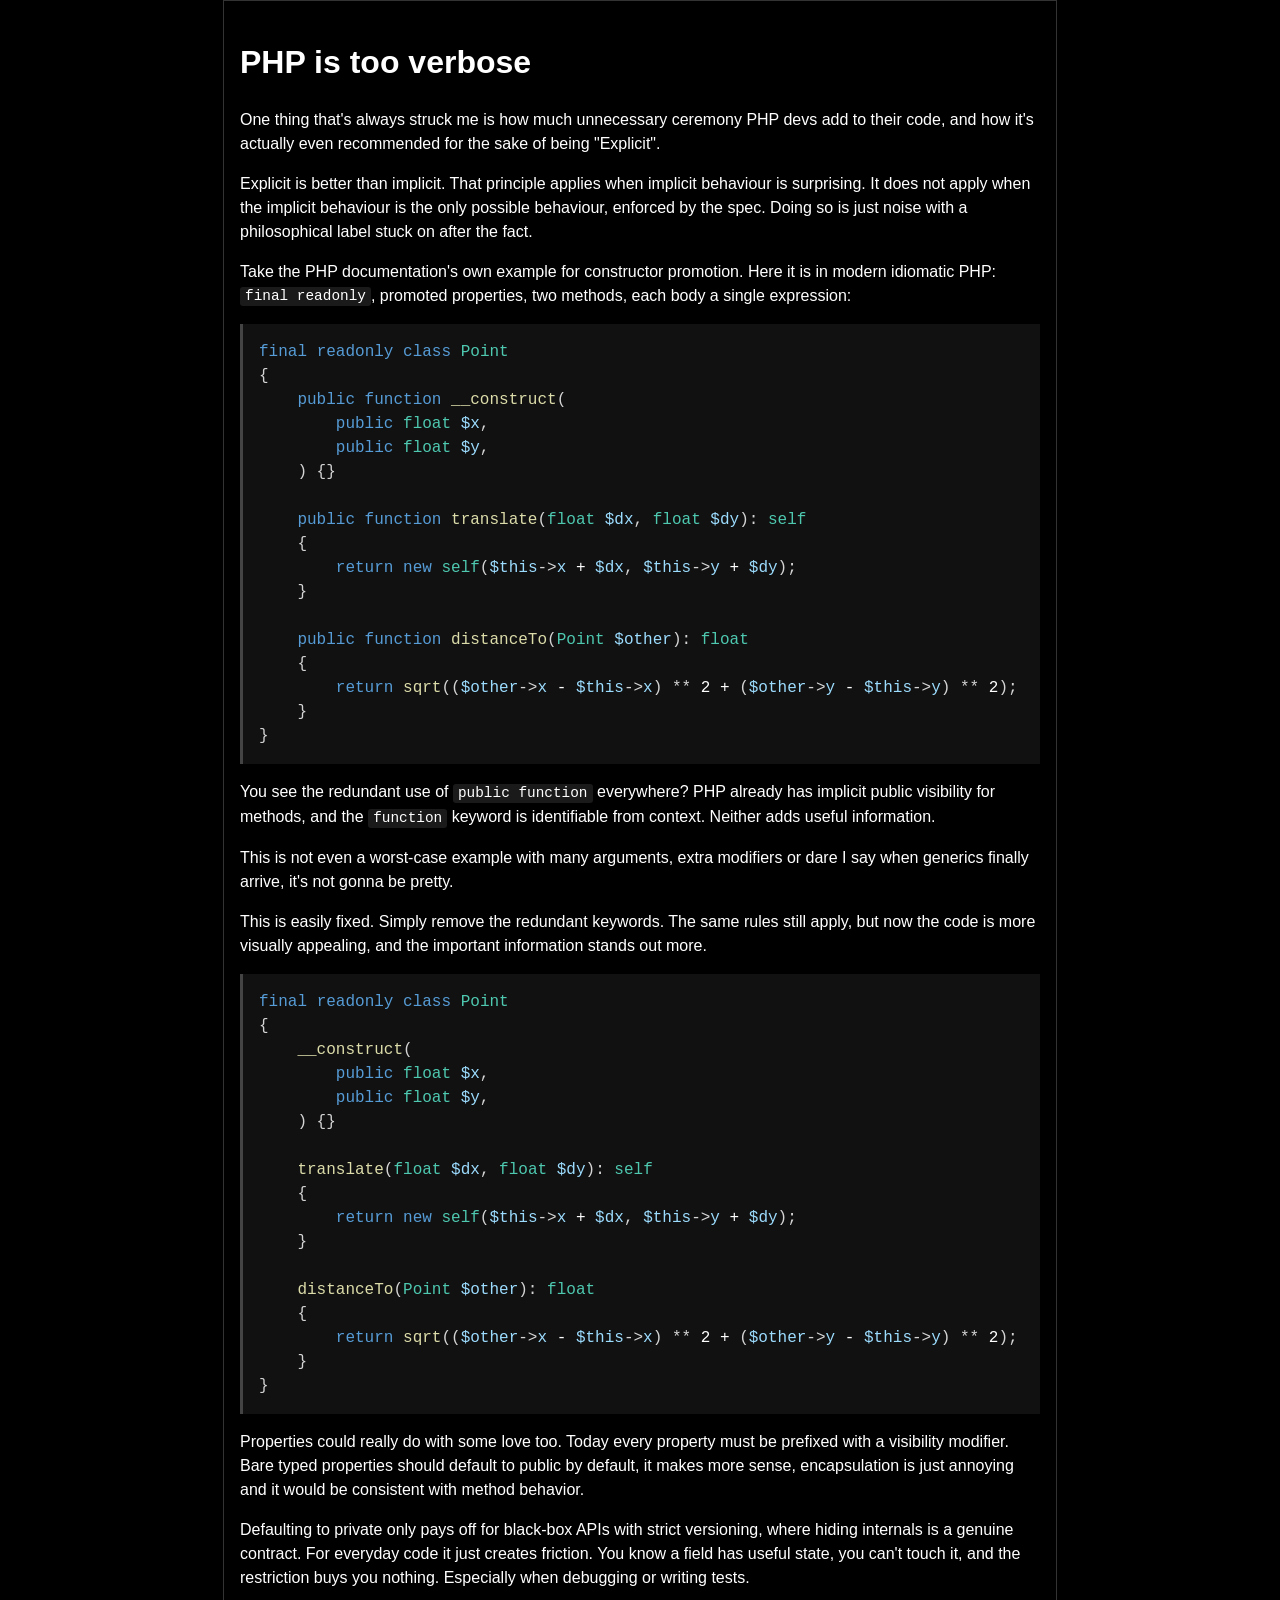
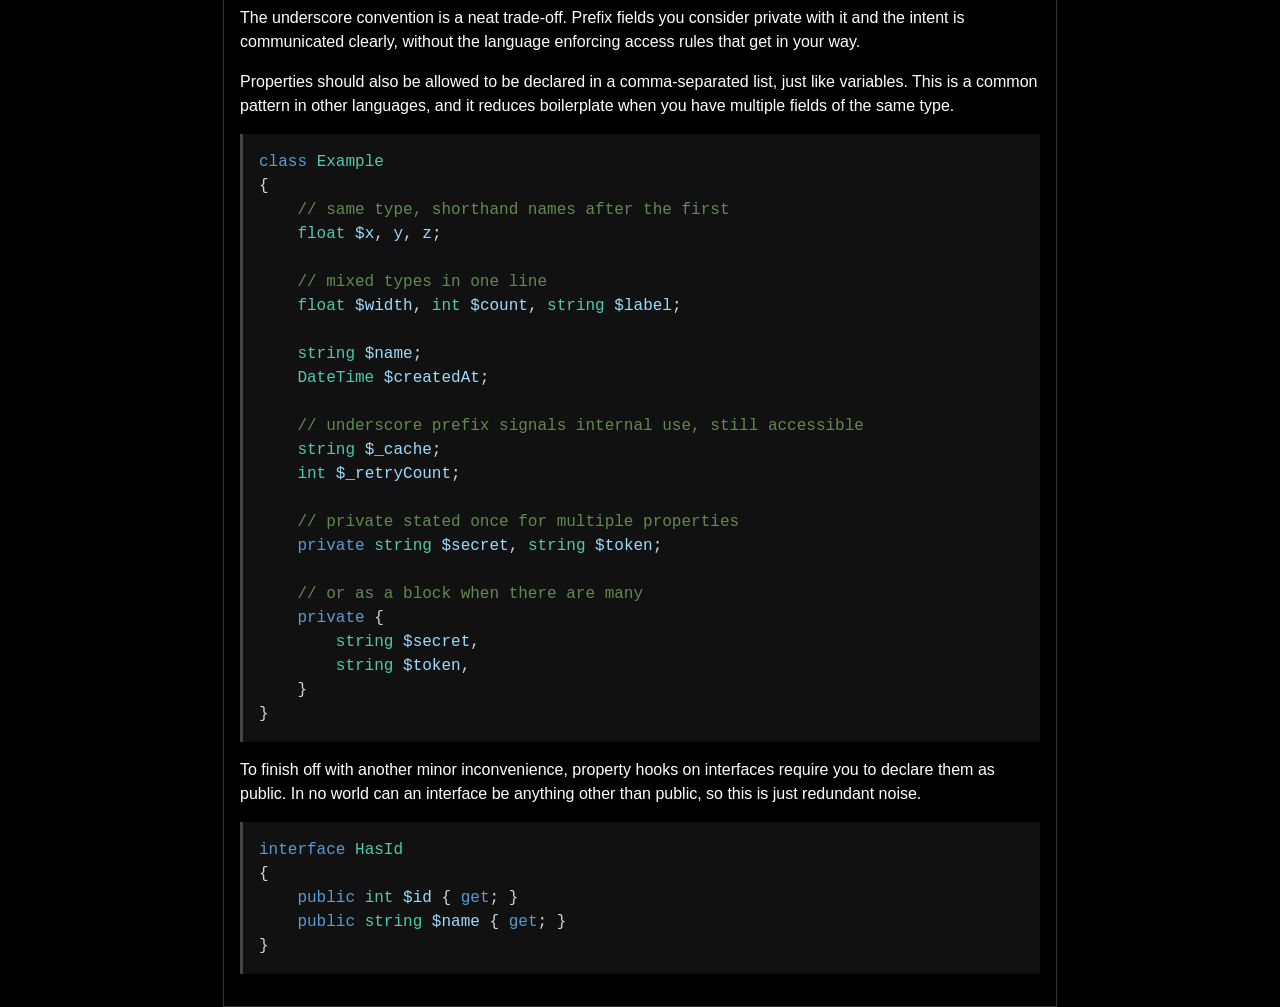
==== articles/php-is-too-verbose/index.html @ bb606d1c "Commit" ====
<!DOCTYPE html>
<html lang="en">

<head>
    <meta charset="UTF-8">
    <meta name="viewport" content="width=device-width, initial-scale=1.0">
    <title>PHP is too verbose</title>
    <link rel="stylesheet" href="/simple.css">
</head>

<body>
    <h1>PHP is too verbose</h1>

    <p>
        One thing that's always struck me is how much unnecessary ceremony PHP devs add to their code, and how it's actually even recommended for the sake of being "Explicit".
    </p>

    <p>
        Explicit is better than implicit.
        That principle applies when implicit behaviour is surprising.
        It does not apply when the implicit behaviour is the only possible behaviour, enforced by the spec.
        Doing so is just noise with a philosophical label stuck on after the fact.
    </p>

    <p>
        Take the PHP documentation's own example for constructor promotion.
        Here it is in modern idiomatic PHP: <code>final readonly</code>, promoted properties, two methods,
        each body a single expression:
    </p>

    <pre><span class="k">final</span> <span class="k">readonly</span> <span class="k">class</span> <span class="t">Point</span>
<span class="p">{</span>
    <span class="k">public function</span> <span class="f">__construct</span><span class="p">(</span>
        <span class="k">public</span> <span class="t">float</span> <span class="v">$x</span><span class="p">,</span>
        <span class="k">public</span> <span class="t">float</span> <span class="v">$y</span><span class="p">,</span>
    <span class="p">) {}</span>

    <span class="k">public function</span> <span class="f">translate</span><span class="p">(</span><span class="t">float</span> <span class="v">$dx</span><span class="p">,</span> <span class="t">float</span> <span class="v">$dy</span><span class="p">):</span> <span class="t">self</span>
    <span class="p">{</span>
        <span class="k">return</span> <span class="k">new</span> <span class="t">self</span><span class="p">(</span><span class="v">$this</span><span class="p">-&gt;</span><span class="v">x</span> + <span class="v">$dx</span><span class="p">,</span> <span class="v">$this</span><span class="p">-&gt;</span><span class="v">y</span> + <span class="v">$dy</span><span class="p">);</span>
    <span class="p">}</span>

    <span class="k">public function</span> <span class="f">distanceTo</span><span class="p">(</span><span class="t">Point</span> <span class="v">$other</span><span class="p">):</span> <span class="t">float</span>
    <span class="p">{</span>
        <span class="k">return</span> <span class="f">sqrt</span><span class="p">((</span><span class="v">$other</span><span class="p">-&gt;</span><span class="v">x</span> - <span class="v">$this</span><span class="p">-&gt;</span><span class="v">x</span><span class="p">) **</span> 2 + <span class="p">(</span><span class="v">$other</span><span class="p">-&gt;</span><span class="v">y</span> - <span class="v">$this</span><span class="p">-&gt;</span><span class="v">y</span><span class="p">) **</span> 2<span class="p">);</span>
    <span class="p">}</span>
<span class="p">}</span></pre>

    <p>
        You see the redundant use of <code>public function</code> everywhere?
        PHP already has implicit public visibility for methods, and the <code>function</code> keyword is identifiable from context.
        Neither adds useful information.
    </p>

    <p>
        This is not even a worst-case example with many arguments, extra modifiers or dare I say when generics finally
        arrive, it's not gonna be pretty.
    </p>

    <p>
        This is easily fixed. Simply remove the redundant keywords.
        The same rules still apply, but now the code is more visually appealing, and the important information stands
        out more.
    </p>

    <pre><span class="k">final</span> <span class="k">readonly</span> <span class="k">class</span> <span class="t">Point</span>
<span class="p">{</span>
    <span class="f">__construct</span><span class="p">(</span>
        <span class="k">public</span> <span class="t">float</span> <span class="v">$x</span><span class="p">,</span>
        <span class="k">public</span> <span class="t">float</span> <span class="v">$y</span><span class="p">,</span>
    <span class="p">) {}</span>

    <span class="f">translate</span><span class="p">(</span><span class="t">float</span> <span class="v">$dx</span><span class="p">,</span> <span class="t">float</span> <span class="v">$dy</span><span class="p">):</span> <span class="t">self</span>
    <span class="p">{</span>
        <span class="k">return</span> <span class="k">new</span> <span class="t">self</span><span class="p">(</span><span class="v">$this</span><span class="p">-&gt;</span><span class="v">x</span> + <span class="v">$dx</span><span class="p">,</span> <span class="v">$this</span><span class="p">-&gt;</span><span class="v">y</span> + <span class="v">$dy</span><span class="p">);</span>
    <span class="p">}</span>

    <span class="f">distanceTo</span><span class="p">(</span><span class="t">Point</span> <span class="v">$other</span><span class="p">):</span> <span class="t">float</span>
    <span class="p">{</span>
        <span class="k">return</span> <span class="f">sqrt</span><span class="p">((</span><span class="v">$other</span><span class="p">-&gt;</span><span class="v">x</span> - <span class="v">$this</span><span class="p">-&gt;</span><span class="v">x</span><span class="p">) **</span> 2 + <span class="p">(</span><span class="v">$other</span><span class="p">-&gt;</span><span class="v">y</span> - <span class="v">$this</span><span class="p">-&gt;</span><span class="v">y</span><span class="p">) **</span> 2<span class="p">);</span>
    <span class="p">}</span>
<span class="p">}</span></pre>

    <p>
        Properties could really do with some love too. Today every property must be prefixed with a visibility modifier.
        Bare typed properties should default to public by default, it makes more sense, encapsulation is just annoying
        and it would be consistent with method behavior.
    </p>

    <p>
        Defaulting to private only pays off for black-box APIs with strict versioning, where hiding internals is a
        genuine contract.
        For everyday code it just creates friction. You know a field has useful state, you can't touch it, and the
        restriction buys you nothing. Especially when debugging or writing tests.
    </p>

    <p>
        The underscore convention is a neat trade-off. Prefix fields you consider private with it and the
        intent is communicated clearly, without the language enforcing access rules that get in your way.
    </p>

    <p>
        Properties should also be allowed to be declared in a comma-separated list, just like variables. This is a
        common pattern in other languages, and it reduces boilerplate when you have multiple fields of the same type.
    </p>

    <pre><span class="k">class</span> <span class="t">Example</span>
<span class="p">{</span>
    <span class="cm">// same type, shorthand names after the first</span>
    <span class="t">float</span> <span class="v">$x</span><span class="p">,</span> <span class="v">y</span><span class="p">,</span> <span class="v">z</span><span class="p">;</span>

    <span class="cm">// mixed types in one line</span>
    <span class="t">float</span> <span class="v">$width</span><span class="p">,</span> <span class="t">int</span> <span class="v">$count</span><span class="p">,</span> <span class="t">string</span> <span class="v">$label</span><span class="p">;</span>

    <span class="t">string</span> <span class="v">$name</span><span class="p">;</span>
    <span class="t">DateTime</span> <span class="v">$createdAt</span><span class="p">;</span>

    <span class="cm">// underscore prefix signals internal use, still accessible</span>
    <span class="t">string</span> <span class="v">$_cache</span><span class="p">;</span>
    <span class="t">int</span> <span class="v">$_retryCount</span><span class="p">;</span>

    <span class="cm">// private stated once for multiple properties</span>
    <span class="k">private</span> <span class="t">string</span> <span class="v">$secret</span><span class="p">,</span> <span class="t">string</span> <span class="v">$token</span><span class="p">;</span>

    <span class="cm">// or as a block when there are many</span>
    <span class="k">private</span> <span class="p">{</span>
        <span class="t">string</span> <span class="v">$secret</span><span class="p">,</span>
        <span class="t">string</span> <span class="v">$token</span><span class="p">,</span>
    <span class="p">}</span>
<span class="p">}</span></pre>

    <p>
        To finish off with another minor inconvenience, property hooks on interfaces require you to declare them as public.
        In no world can an interface be anything other than public, so this is just redundant noise.
    </p>

    <pre><span class="k">interface</span> <span class="t">HasId</span>
<span class="p">{</span>
    <span class="k">public</span> <span class="t">int</span> <span class="v">$id</span> <span class="p">{</span> <span class="k">get</span><span class="p">; }</span>
    <span class="k">public</span> <span class="t">string</span> <span class="v">$name</span> <span class="p">{</span> <span class="k">get</span><span class="p">; }</span>
<span class="p">}</span></pre>

</body>

</html>
---- simple.css ----
body {
    padding: 1rem;
    max-width: 50rem;
    margin: 0 auto;
    font-family: -apple-system, BlinkMacSystemFont, avenir next, avenir, segoe ui, helvetica neue, Adwaita Sans, Cantarell, Ubuntu, roboto, noto, helvetica, arial, sans-serif;
    line-height: 1.5;
    border-top: none;
    background-color: #000;
    color: #fff;
    border: 1px solid #333;
}

pre,
code {
    font-family: Menlo, Consolas, Monaco, Adwaita Mono, Liberation Mono, Lucida Console, monospace;
}

code {
    background: #1a1a1a;
    padding: 0.1em 0.35em;
    border-radius: 3px;
    font-size: 0.9em;
}

a {
    color: #007bff;
}

table {
    border-collapse: collapse;
    width: 100%;
    margin: 1.5rem 0;
    font-size: 0.9rem;
}

th, td {
    border: 1px solid #444;
    padding: 0.4rem 0.7rem;
    text-align: left;
}

th {
    background: #1a1a1a;
}

pre {
    background: #111;
    padding: 1rem;
    overflow-x: auto;
    border-left: 3px solid #444;
}

.note {
    font-style: italic;
    color: #aaa;
    font-size: 0.9rem;
}

h2 { margin-top: 2.5rem; }
h3 { margin-top: 1.8rem; }

/* Syntax highlighting token classes */
.k  { color: #569cd6; } /* keywords: class, function, public, return, new, foreach, for */
.t  { color: #4ec9b0; } /* types and class names */
.v  { color: #9cdcfe; } /* variables ($foo, register names) */
.f  { color: #dcdcaa; } /* function / method names */
.s  { color: #ce9178; } /* strings */
.n  { color: #b5cea8; } /* numbers and numeric literals */
.cm { color: #608b4e; } /* comments */
.g  { color: #808080; } /* brackets and punctuation that recedes */
.p  { color: #d4d4d4; } /* plain punctuation */
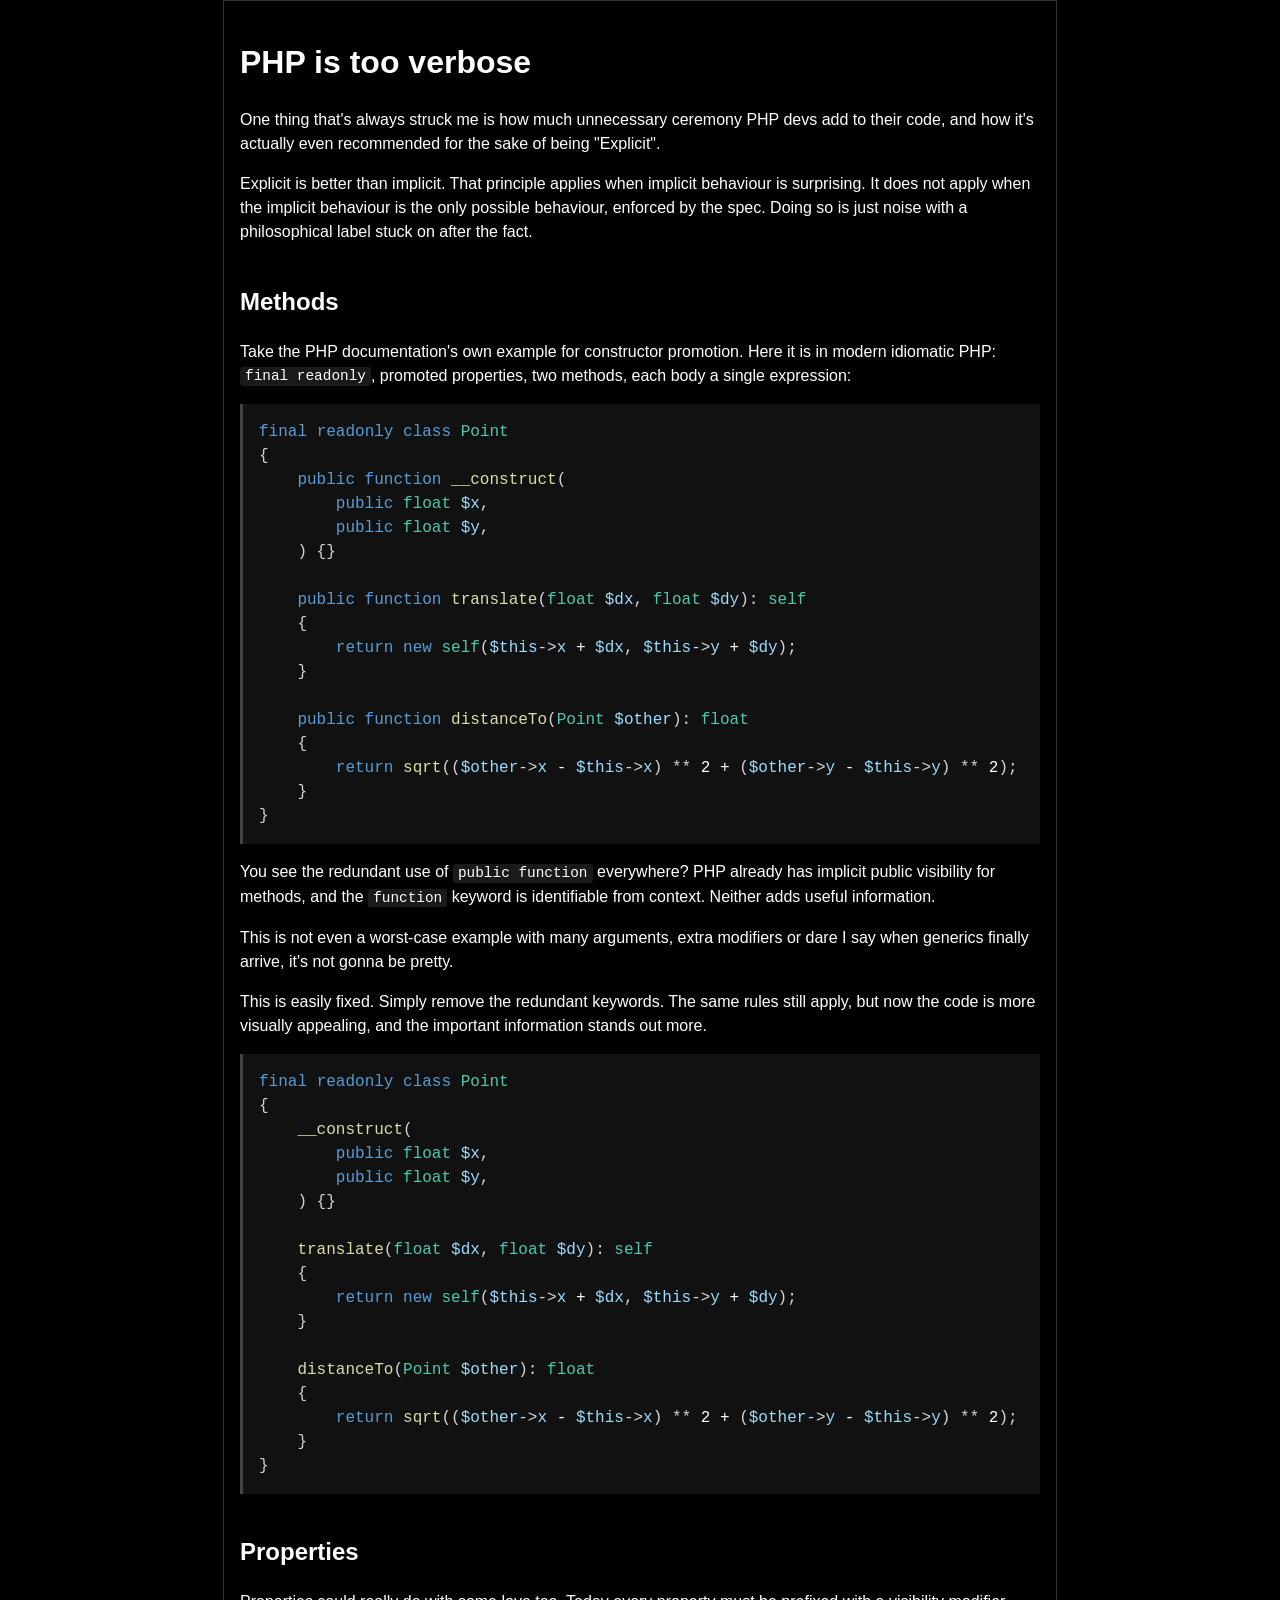
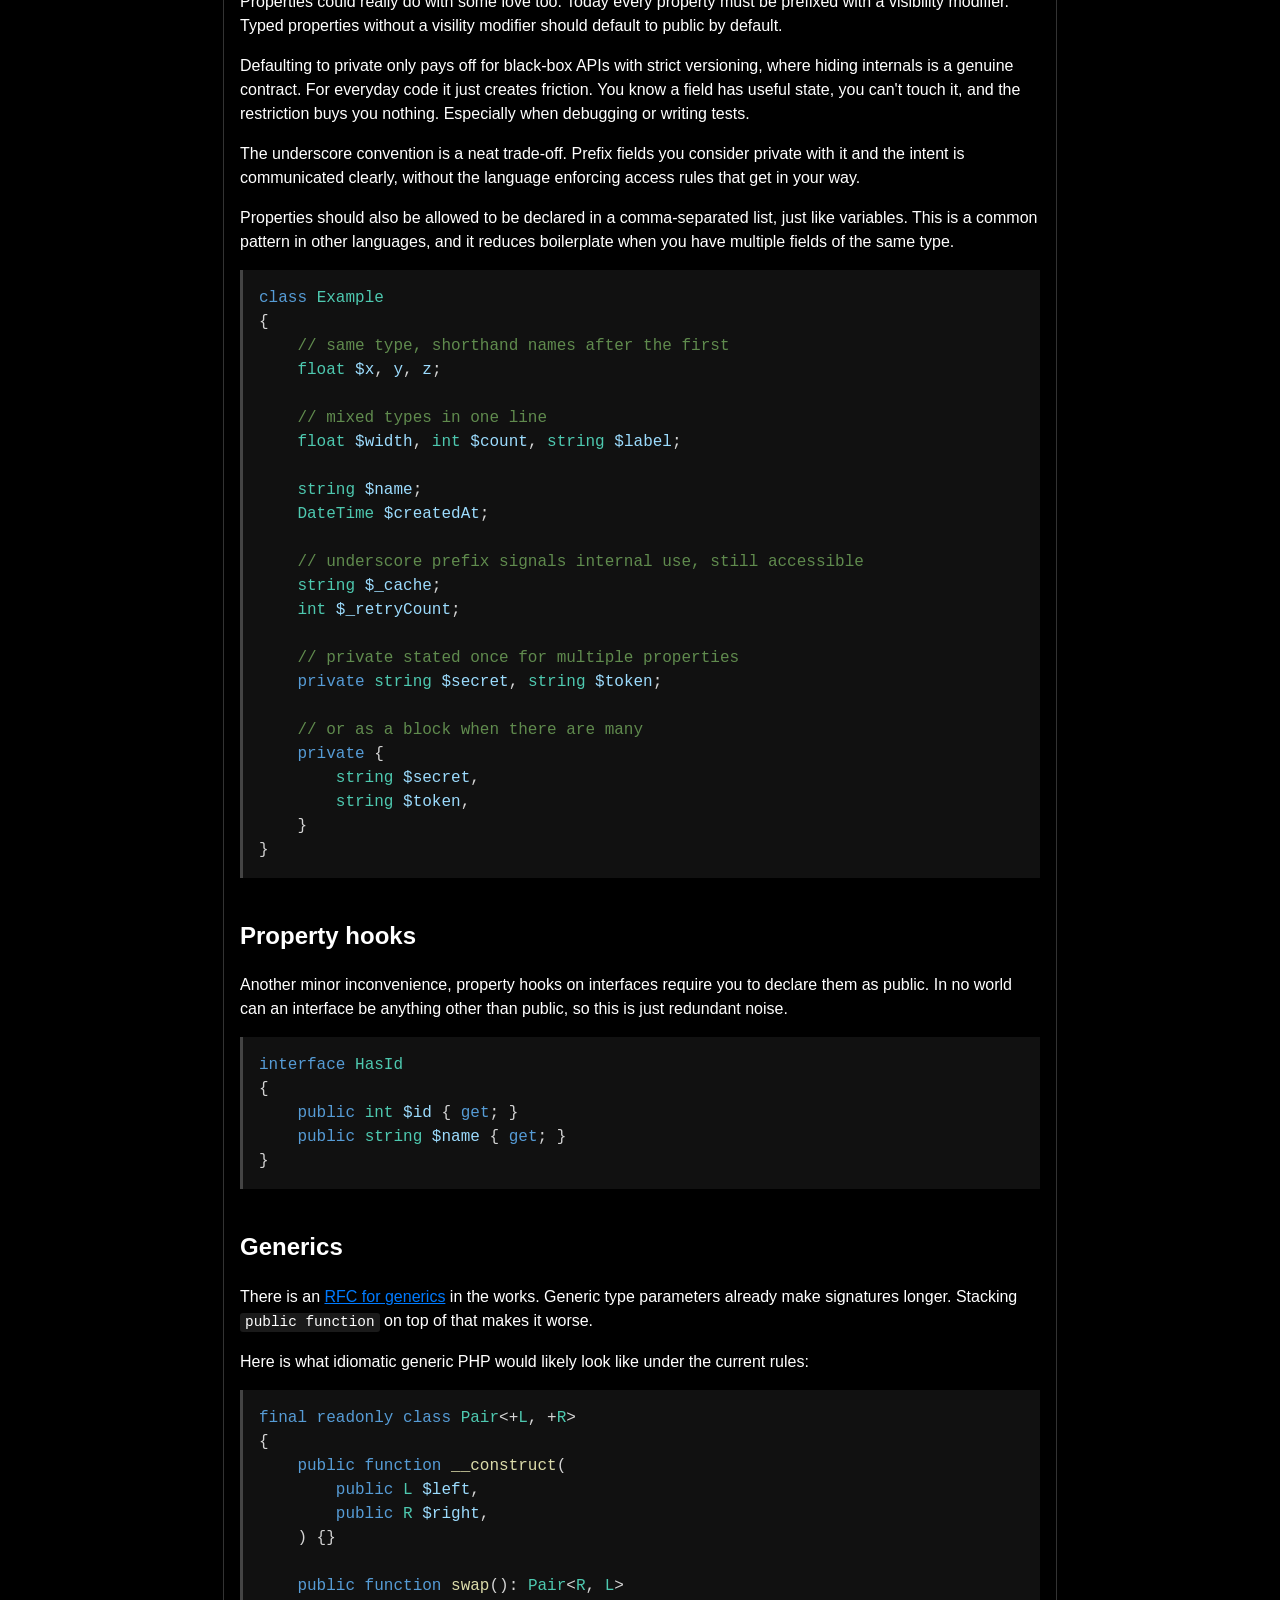
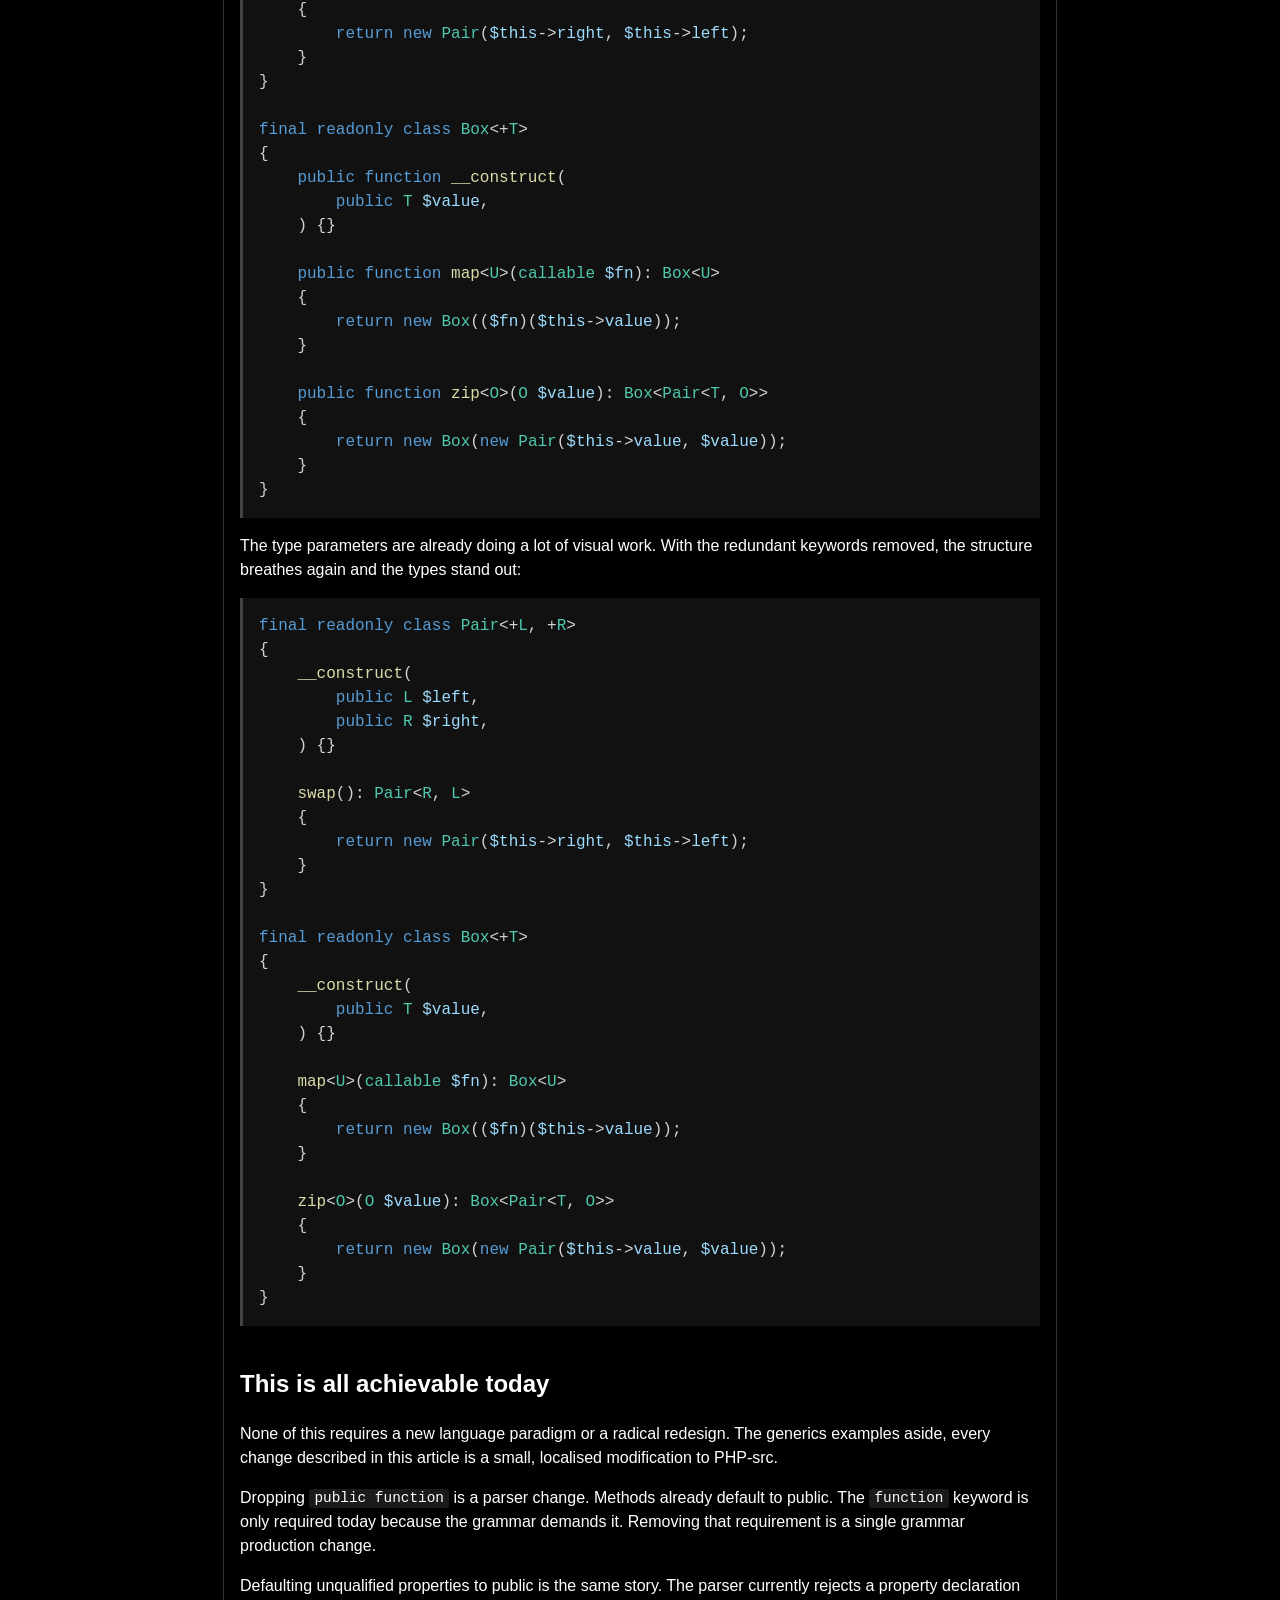
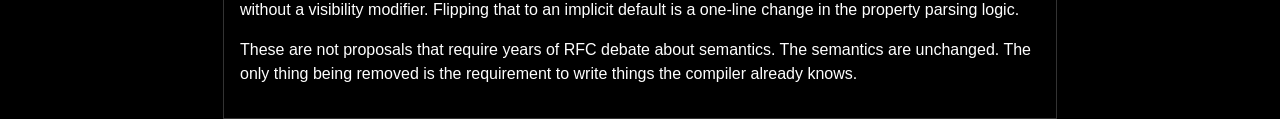
==== commit b091196a: "Commit" ====
--- a/articles/php-is-too-verbose/index.html
+++ b/articles/php-is-too-verbose/index.html
@@ -12,7 +12,8 @@
     <h1>PHP is too verbose</h1>
 
     <p>
-        One thing that's always struck me is how much unnecessary ceremony PHP devs add to their code, and how it's actually even recommended for the sake of being "Explicit".
+        One thing that's always struck me is how much unnecessary ceremony PHP devs add to their code, and how it's
+        actually even recommended for the sake of being "Explicit".
     </p>
 
     <p>
@@ -22,6 +23,8 @@
         Doing so is just noise with a philosophical label stuck on after the fact.
     </p>
 
+    <h2>Methods</h2>
+
     <p>
         Take the PHP documentation's own example for constructor promotion.
         Here it is in modern idiomatic PHP: <code>final readonly</code>, promoted properties, two methods,
@@ -48,7 +51,8 @@
 
     <p>
         You see the redundant use of <code>public function</code> everywhere?
-        PHP already has implicit public visibility for methods, and the <code>function</code> keyword is identifiable from context.
+        PHP already has implicit public visibility for methods, and the <code>function</code> keyword is identifiable
+        from context.
         Neither adds useful information.
     </p>
 
@@ -81,10 +85,12 @@
     <span class="p">}</span>
 <span class="p">}</span></pre>
 
+    <h2>Properties</h2>
+
     <p>
         Properties could really do with some love too. Today every property must be prefixed with a visibility modifier.
-        Bare typed properties should default to public by default, it makes more sense, encapsulation is just annoying
-        and it would be consistent with method behavior.
+        Typed properties without a visility modifier should default to public by default.
+
     </p>
 
     <p>
@@ -129,8 +135,11 @@
     <span class="p">}</span>
 <span class="p">}</span></pre>
 
-    <p>
-        To finish off with another minor inconvenience, property hooks on interfaces require you to declare them as public.
+    <h2>Property hooks</h2>
+
+    <p>
+        Another minor inconvenience, property hooks on interfaces require you to declare them as
+        public.
         In no world can an interface be anything other than public, so this is just redundant noise.
     </p>
 
@@ -140,6 +149,106 @@
     <span class="k">public</span> <span class="t">string</span> <span class="v">$name</span> <span class="p">{</span> <span class="k">get</span><span class="p">; }</span>
 <span class="p">}</span></pre>
 
+    <h2>Generics</h2>
+
+    <p>
+        There is an <a href="https://wiki.php.net/rfc/bound_erased_generic_types">RFC for generics</a> in the works.
+        Generic type parameters already make signatures longer. Stacking <code>public function</code> on top of that makes it worse.
+    </p>
+
+    <p>
+        Here is what idiomatic generic PHP would likely look like under the current rules:
+    </p>
+
+    <pre><span class="k">final readonly class</span> <span class="t">Pair</span><span class="p">&lt;+</span><span class="t">L</span><span class="p">, +</span><span class="t">R</span><span class="p">&gt;</span>
+<span class="p">{</span>
+    <span class="k">public function</span> <span class="f">__construct</span><span class="p">(</span>
+        <span class="k">public</span> <span class="t">L</span> <span class="v">$left</span><span class="p">,</span>
+        <span class="k">public</span> <span class="t">R</span> <span class="v">$right</span><span class="p">,</span>
+    <span class="p">) {}</span>
+
+    <span class="k">public function</span> <span class="f">swap</span><span class="p">():</span> <span class="t">Pair</span><span class="p">&lt;</span><span class="t">R</span><span class="p">,</span> <span class="t">L</span><span class="p">&gt;</span>
+    <span class="p">{</span>
+        <span class="k">return new</span> <span class="t">Pair</span><span class="p">(</span><span class="v">$this</span><span class="p">-&gt;</span><span class="v">right</span><span class="p">,</span> <span class="v">$this</span><span class="p">-&gt;</span><span class="v">left</span><span class="p">);</span>
+    <span class="p">}</span>
+<span class="p">}</span>
+
+<span class="k">final readonly class</span> <span class="t">Box</span><span class="p">&lt;+</span><span class="t">T</span><span class="p">&gt;</span>
+<span class="p">{</span>
+    <span class="k">public function</span> <span class="f">__construct</span><span class="p">(</span>
+        <span class="k">public</span> <span class="t">T</span> <span class="v">$value</span><span class="p">,</span>
+    <span class="p">) {}</span>
+
+    <span class="k">public function</span> <span class="f">map</span><span class="p">&lt;</span><span class="t">U</span><span class="p">&gt;(</span><span class="t">callable</span> <span class="v">$fn</span><span class="p">):</span> <span class="t">Box</span><span class="p">&lt;</span><span class="t">U</span><span class="p">&gt;</span>
+    <span class="p">{</span>
+        <span class="k">return new</span> <span class="t">Box</span><span class="p">((</span><span class="v">$fn</span><span class="p">)(</span><span class="v">$this</span><span class="p">-&gt;</span><span class="v">value</span><span class="p">));</span>
+    <span class="p">}</span>
+
+    <span class="k">public function</span> <span class="f">zip</span><span class="p">&lt;</span><span class="t">O</span><span class="p">&gt;(</span><span class="t">O</span> <span class="v">$value</span><span class="p">):</span> <span class="t">Box</span><span class="p">&lt;</span><span class="t">Pair</span><span class="p">&lt;</span><span class="t">T</span><span class="p">,</span> <span class="t">O</span><span class="p">&gt;&gt;</span>
+    <span class="p">{</span>
+        <span class="k">return new</span> <span class="t">Box</span><span class="p">(</span><span class="k">new</span> <span class="t">Pair</span><span class="p">(</span><span class="v">$this</span><span class="p">-&gt;</span><span class="v">value</span><span class="p">,</span> <span class="v">$value</span><span class="p">));</span>
+    <span class="p">}</span>
+<span class="p">}</span></pre>
+
+    <p>
+        The type parameters are already doing a lot of visual work. With the redundant keywords removed, the
+        structure breathes again and the types stand out:
+    </p>
+
+    <pre><span class="k">final readonly class</span> <span class="t">Pair</span><span class="p">&lt;+</span><span class="t">L</span><span class="p">, +</span><span class="t">R</span><span class="p">&gt;</span>
+<span class="p">{</span>
+    <span class="f">__construct</span><span class="p">(</span>
+        <span class="k">public</span> <span class="t">L</span> <span class="v">$left</span><span class="p">,</span>
+        <span class="k">public</span> <span class="t">R</span> <span class="v">$right</span><span class="p">,</span>
+    <span class="p">) {}</span>
+
+    <span class="f">swap</span><span class="p">():</span> <span class="t">Pair</span><span class="p">&lt;</span><span class="t">R</span><span class="p">,</span> <span class="t">L</span><span class="p">&gt;</span>
+    <span class="p">{</span>
+        <span class="k">return new</span> <span class="t">Pair</span><span class="p">(</span><span class="v">$this</span><span class="p">-&gt;</span><span class="v">right</span><span class="p">,</span> <span class="v">$this</span><span class="p">-&gt;</span><span class="v">left</span><span class="p">);</span>
+    <span class="p">}</span>
+<span class="p">}</span>
+
+<span class="k">final readonly class</span> <span class="t">Box</span><span class="p">&lt;+</span><span class="t">T</span><span class="p">&gt;</span>
+<span class="p">{</span>
+    <span class="f">__construct</span><span class="p">(</span>
+        <span class="k">public</span> <span class="t">T</span> <span class="v">$value</span><span class="p">,</span>
+    <span class="p">) {}</span>
+
+    <span class="f">map</span><span class="p">&lt;</span><span class="t">U</span><span class="p">&gt;(</span><span class="t">callable</span> <span class="v">$fn</span><span class="p">):</span> <span class="t">Box</span><span class="p">&lt;</span><span class="t">U</span><span class="p">&gt;</span>
+    <span class="p">{</span>
+        <span class="k">return new</span> <span class="t">Box</span><span class="p">((</span><span class="v">$fn</span><span class="p">)(</span><span class="v">$this</span><span class="p">-&gt;</span><span class="v">value</span><span class="p">));</span>
+    <span class="p">}</span>
+
+    <span class="f">zip</span><span class="p">&lt;</span><span class="t">O</span><span class="p">&gt;(</span><span class="t">O</span> <span class="v">$value</span><span class="p">):</span> <span class="t">Box</span><span class="p">&lt;</span><span class="t">Pair</span><span class="p">&lt;</span><span class="t">T</span><span class="p">,</span> <span class="t">O</span><span class="p">&gt;&gt;</span>
+    <span class="p">{</span>
+        <span class="k">return new</span> <span class="t">Box</span><span class="p">(</span><span class="k">new</span> <span class="t">Pair</span><span class="p">(</span><span class="v">$this</span><span class="p">-&gt;</span><span class="v">value</span><span class="p">,</span> <span class="v">$value</span><span class="p">));</span>
+    <span class="p">}</span>
+<span class="p">}</span></pre>
+
+    <h2>This is all achievable today</h2>
+
+    <p>
+        None of this requires a new language paradigm or a radical redesign. The generics examples aside, every
+        change described in this article is a small, localised modification to PHP-src.
+    </p>
+
+    <p>
+        Dropping <code>public function</code> is a parser change. Methods already default to public. The
+        <code>function</code> keyword is only required today because the grammar demands it. Removing that requirement
+        is a single grammar production change.
+    </p>
+
+    <p>
+        Defaulting unqualified properties to public is the same story. The parser currently rejects a property
+        declaration without a visibility modifier. Flipping that to an implicit default is a one-line change in the
+        property parsing logic.
+    </p>
+    
+    <p>
+        These are not proposals that require years of RFC debate about semantics. The semantics are unchanged.
+        The only thing being removed is the requirement to write things the compiler already knows.
+    </p>
+
 </body>
 
 </html>
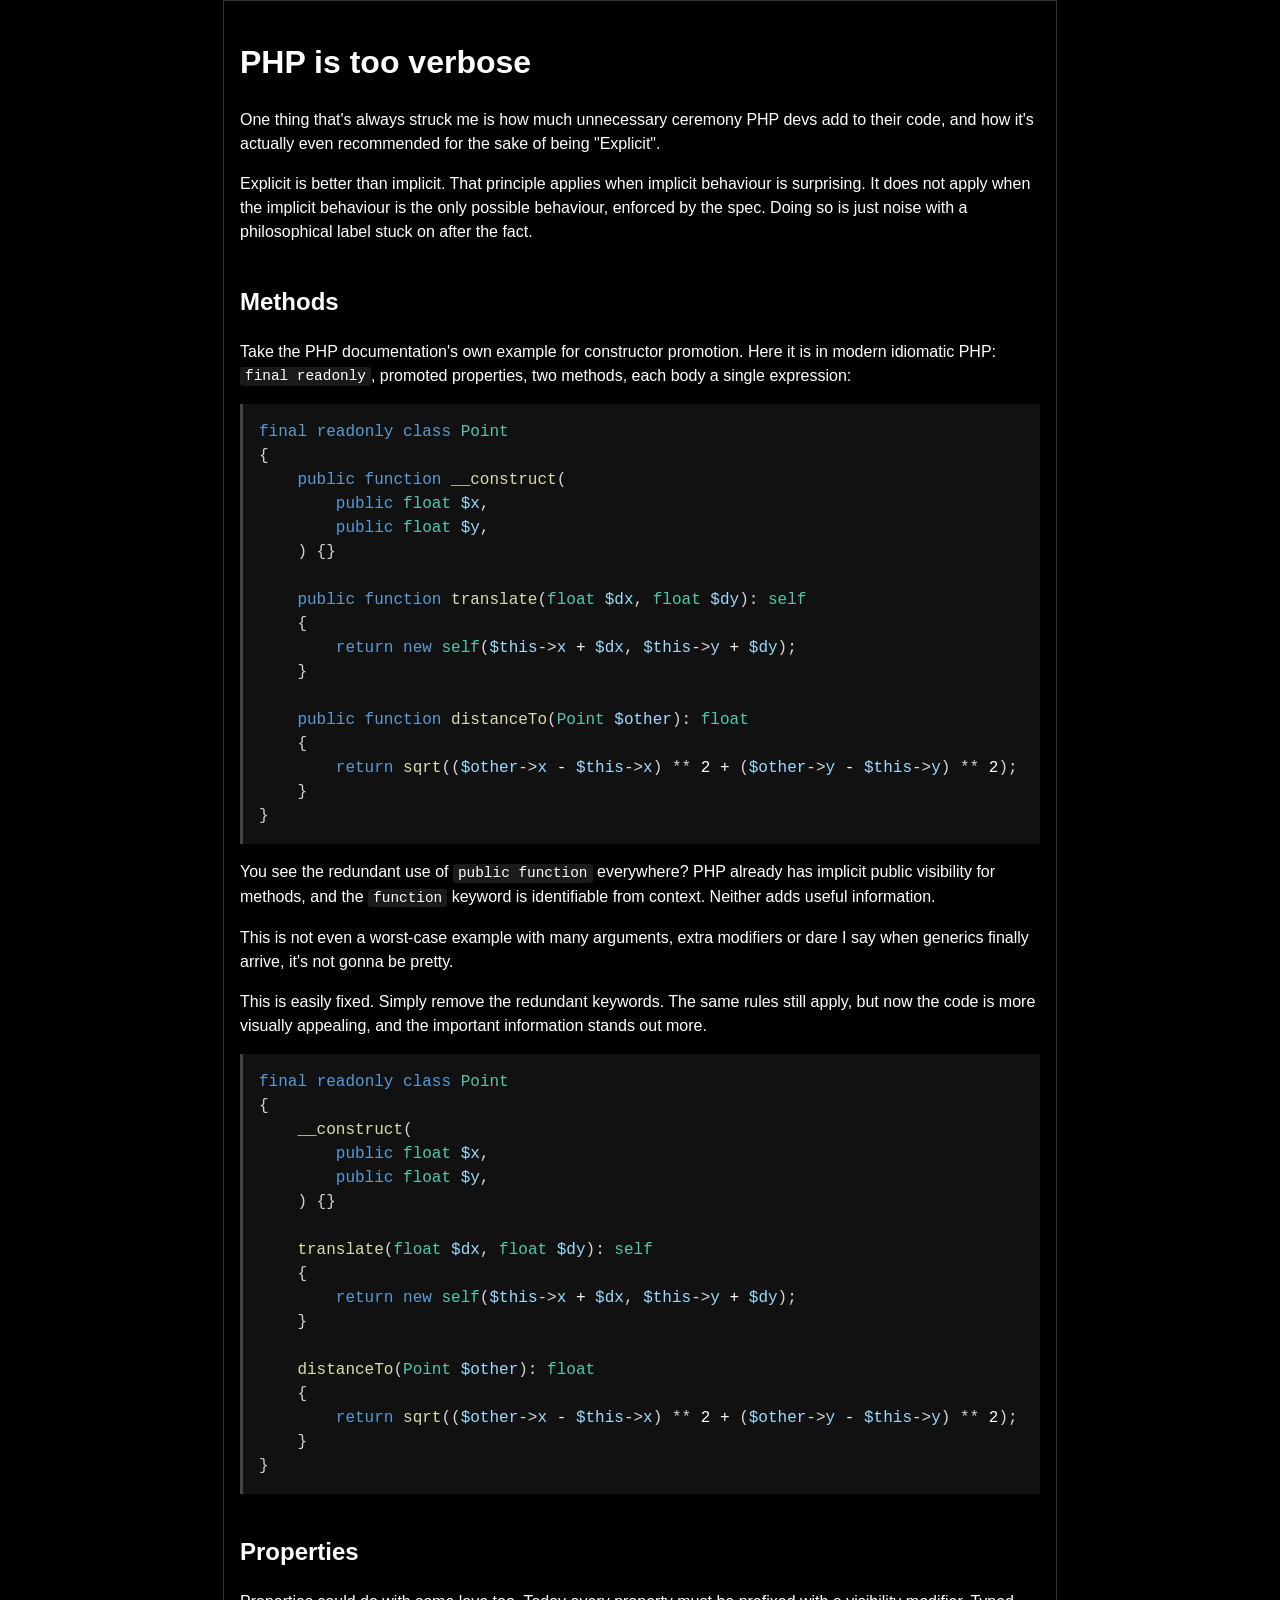
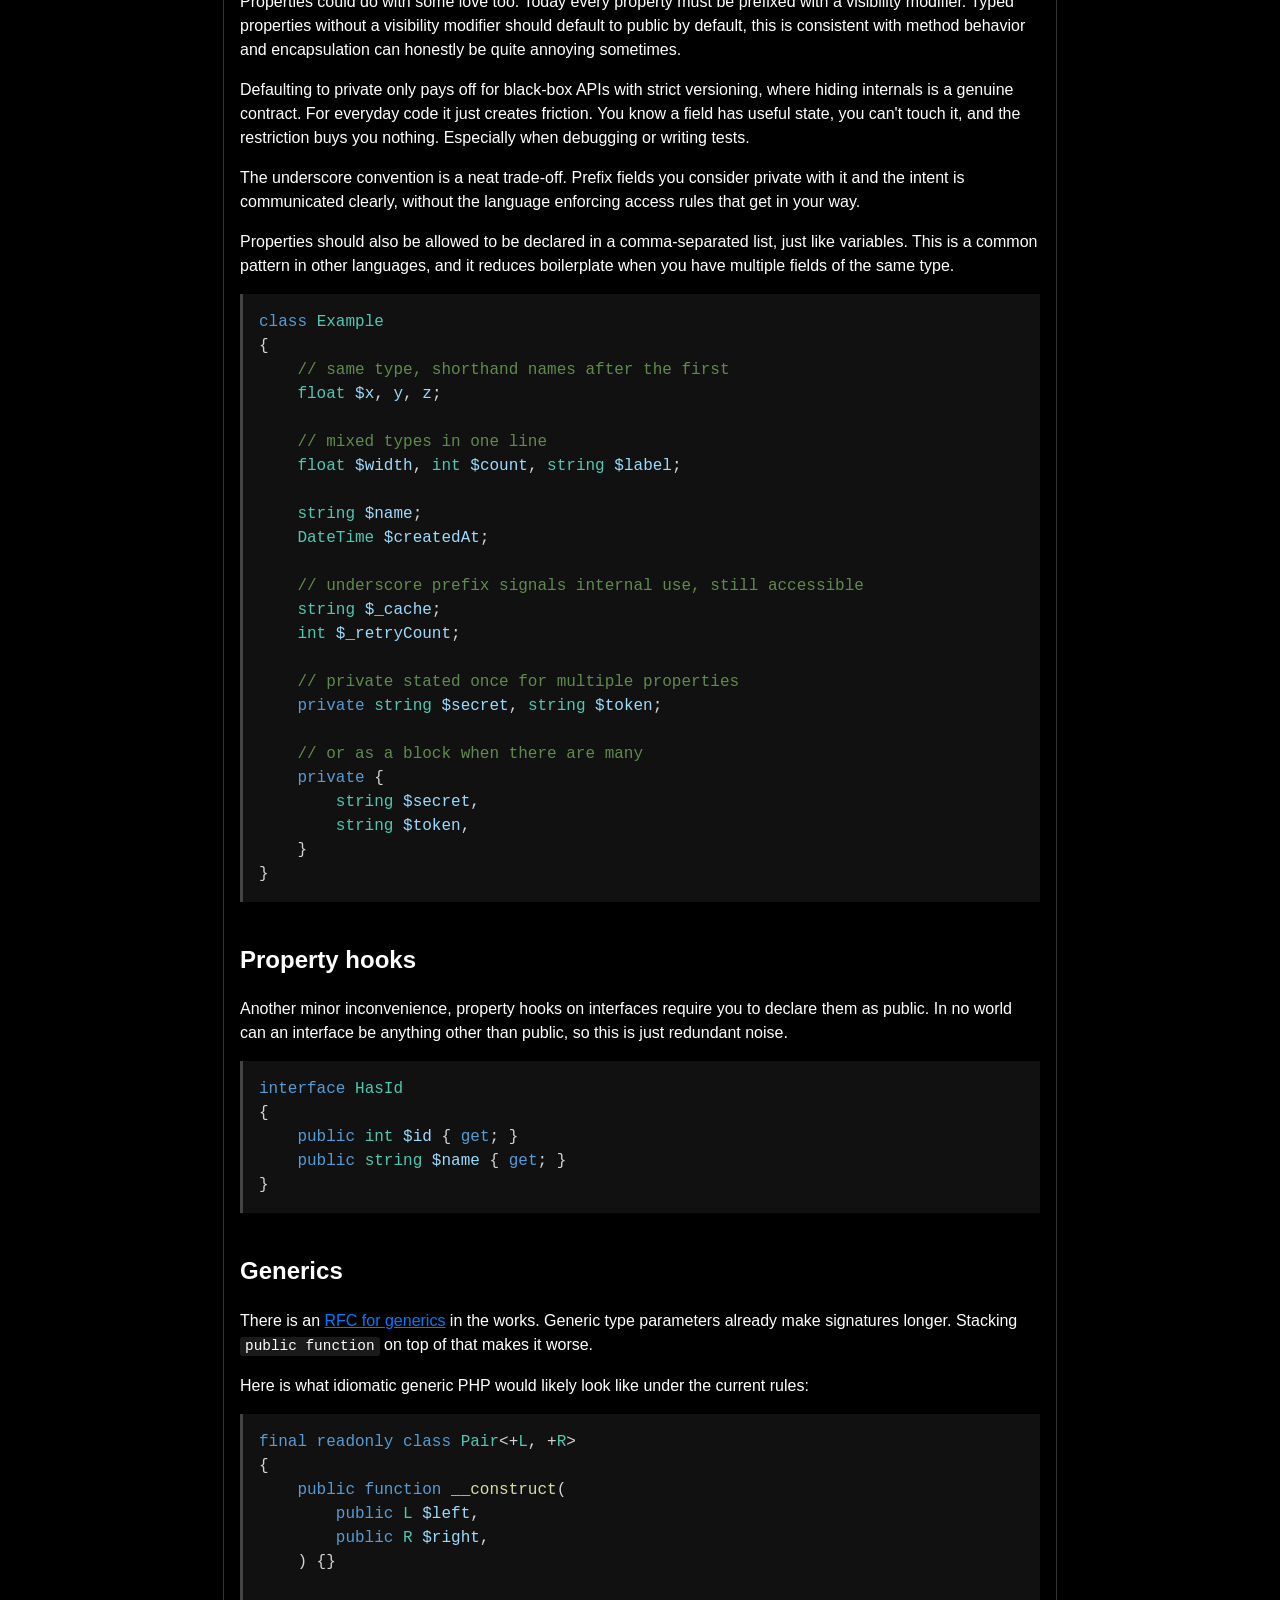
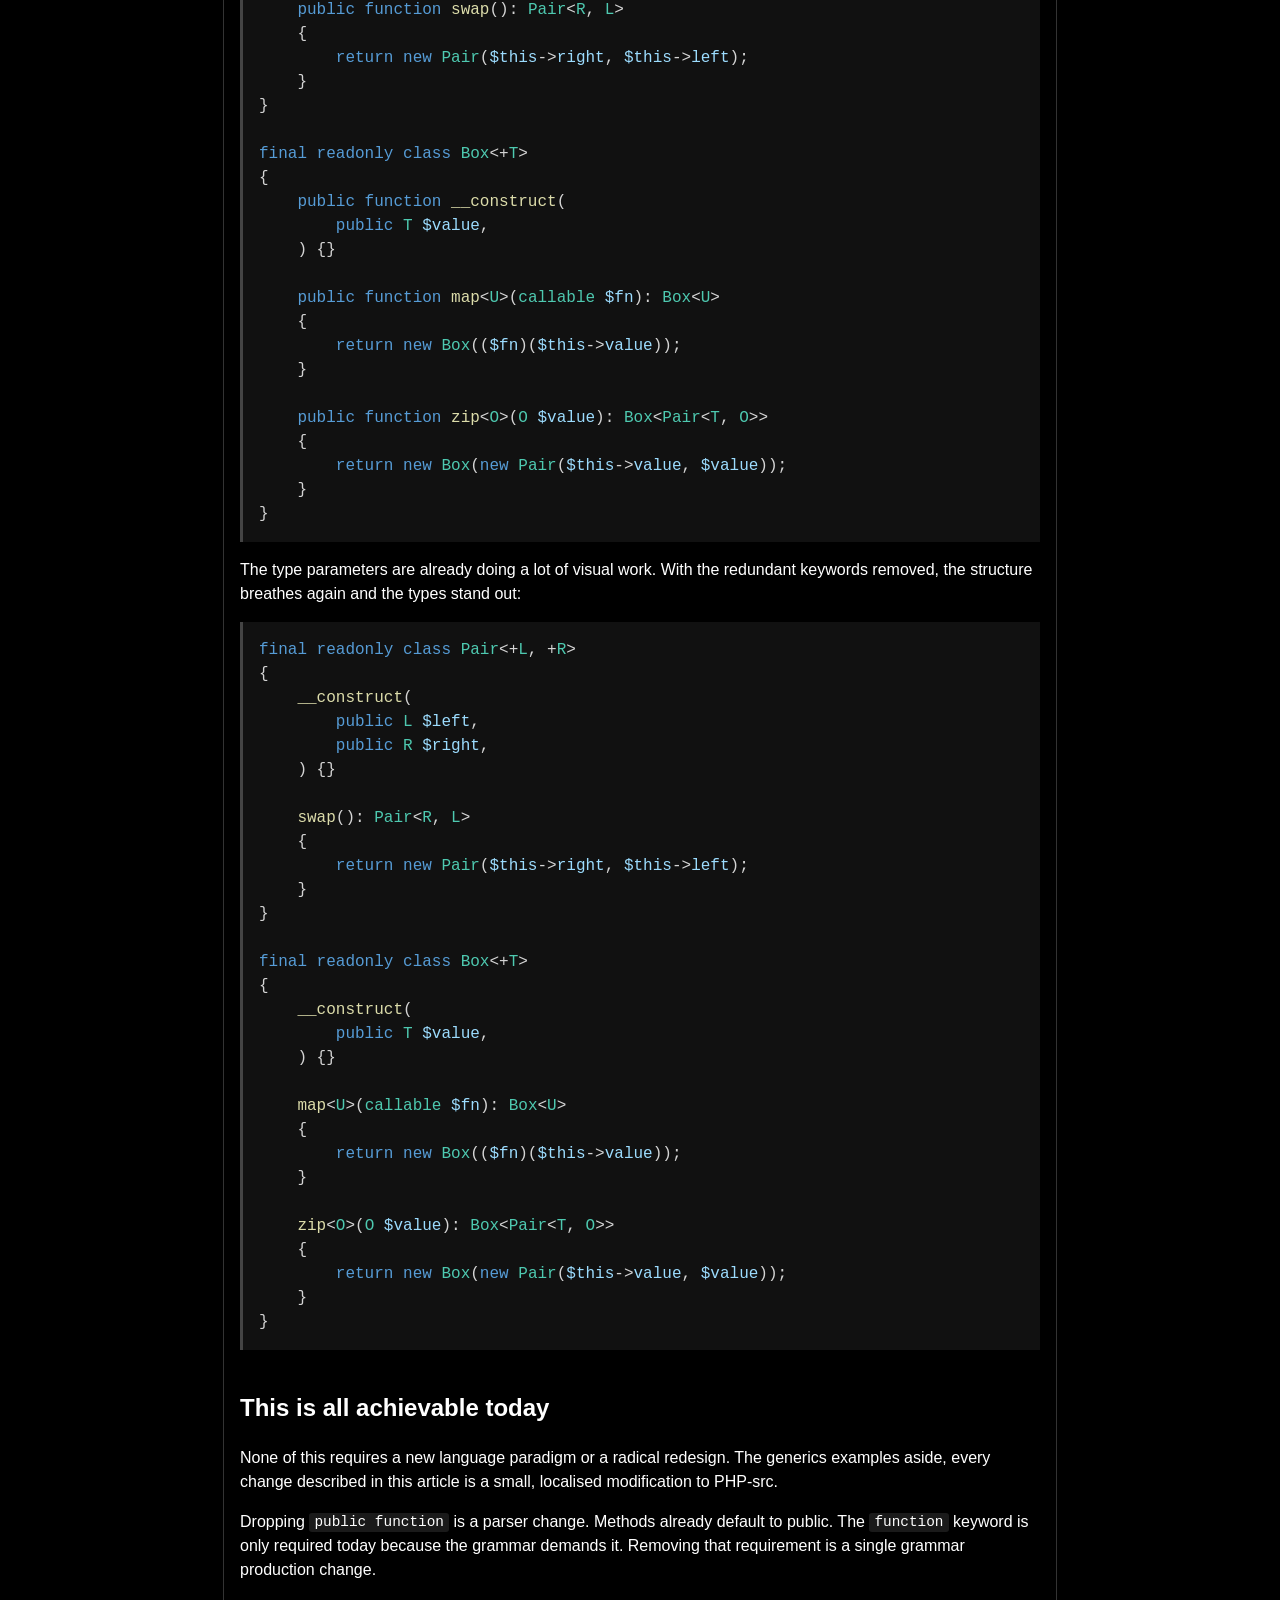
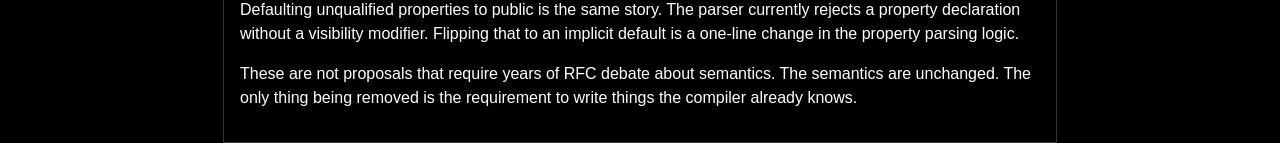
==== commit eb5cb14a: "Fix typo" ====
--- a/articles/php-is-too-verbose/index.html
+++ b/articles/php-is-too-verbose/index.html
@@ -88,9 +88,9 @@
     <h2>Properties</h2>
 
     <p>
-        Properties could really do with some love too. Today every property must be prefixed with a visibility modifier.
-        Typed properties without a visility modifier should default to public by default.
-
+        Properties could do with some love too. Today every property must be prefixed with a visibility modifier.
+        Typed properties without a visibility modifier should default to public by default, this is consistent with method behavior
+        and encapsulation can honestly be quite annoying sometimes.
     </p>
 
     <p>
@@ -243,7 +243,7 @@
         declaration without a visibility modifier. Flipping that to an implicit default is a one-line change in the
         property parsing logic.
     </p>
-    
+
     <p>
         These are not proposals that require years of RFC debate about semantics. The semantics are unchanged.
         The only thing being removed is the requirement to write things the compiler already knows.
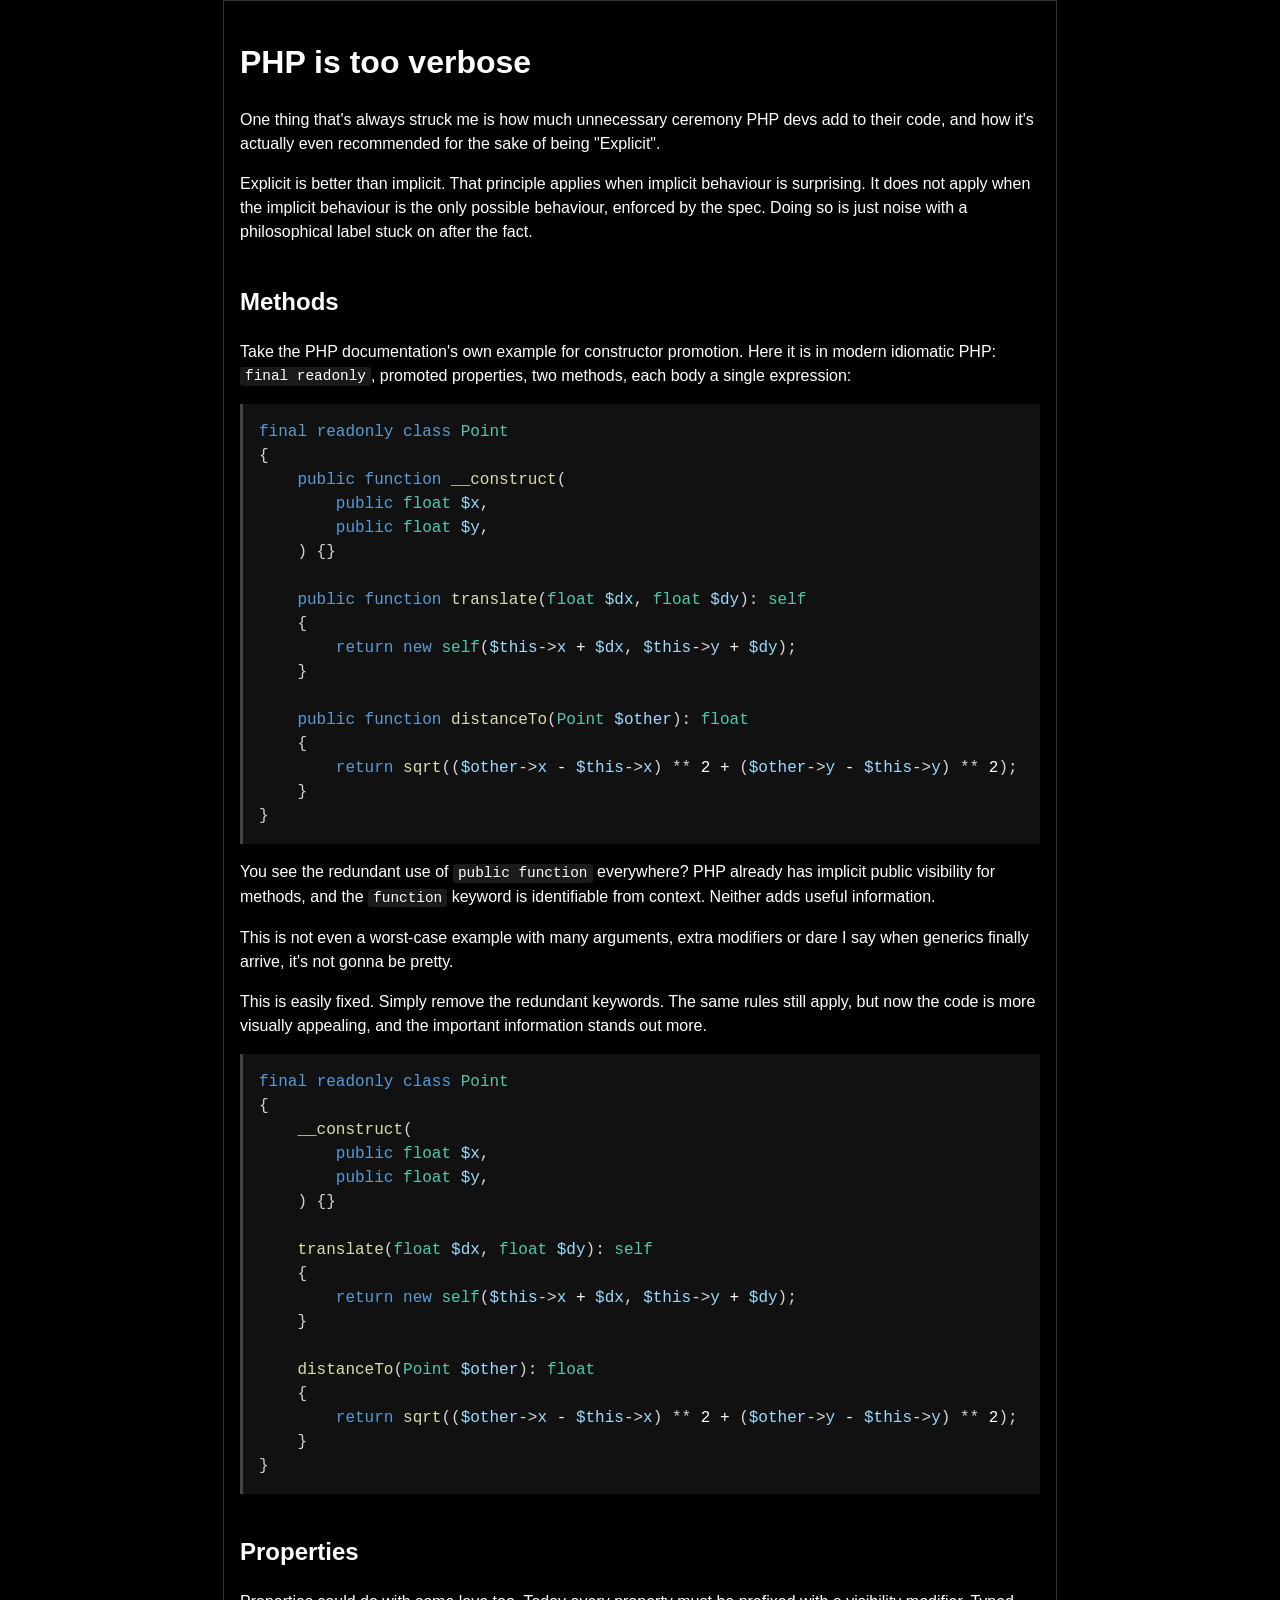
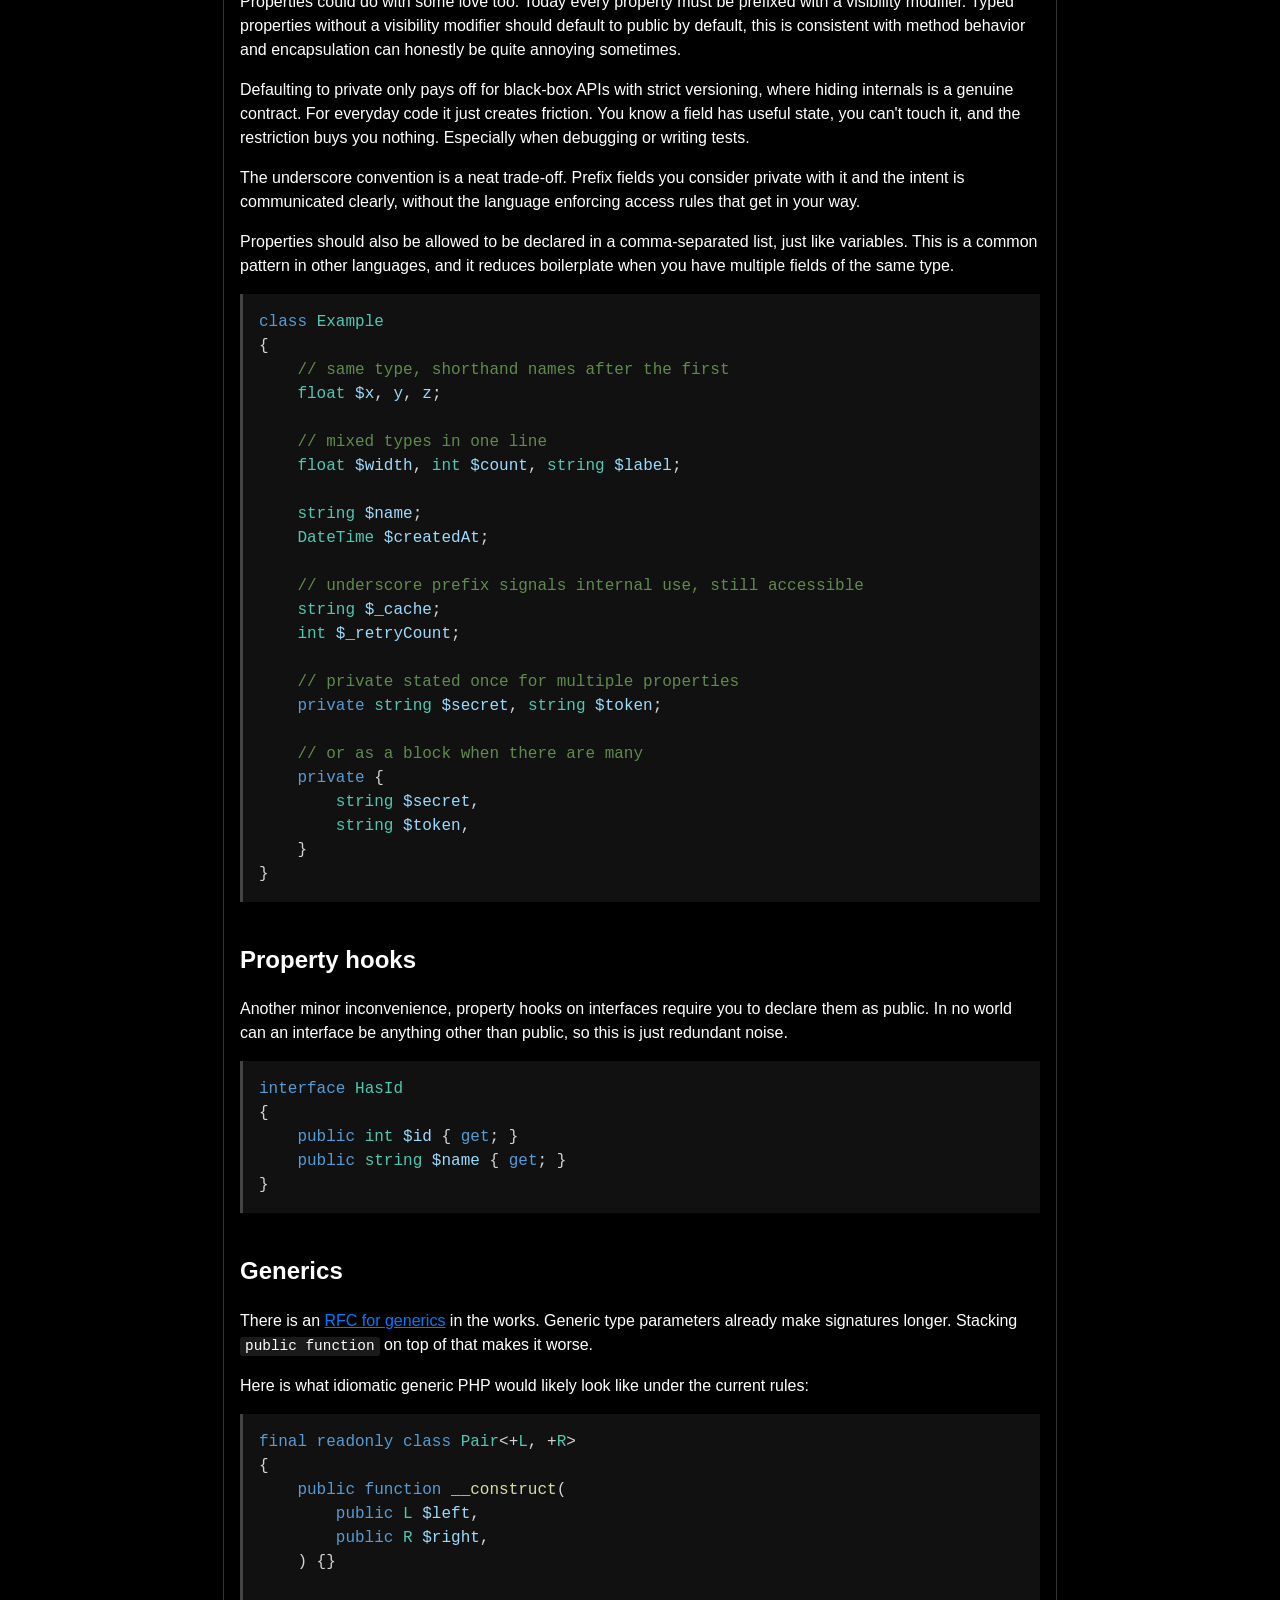
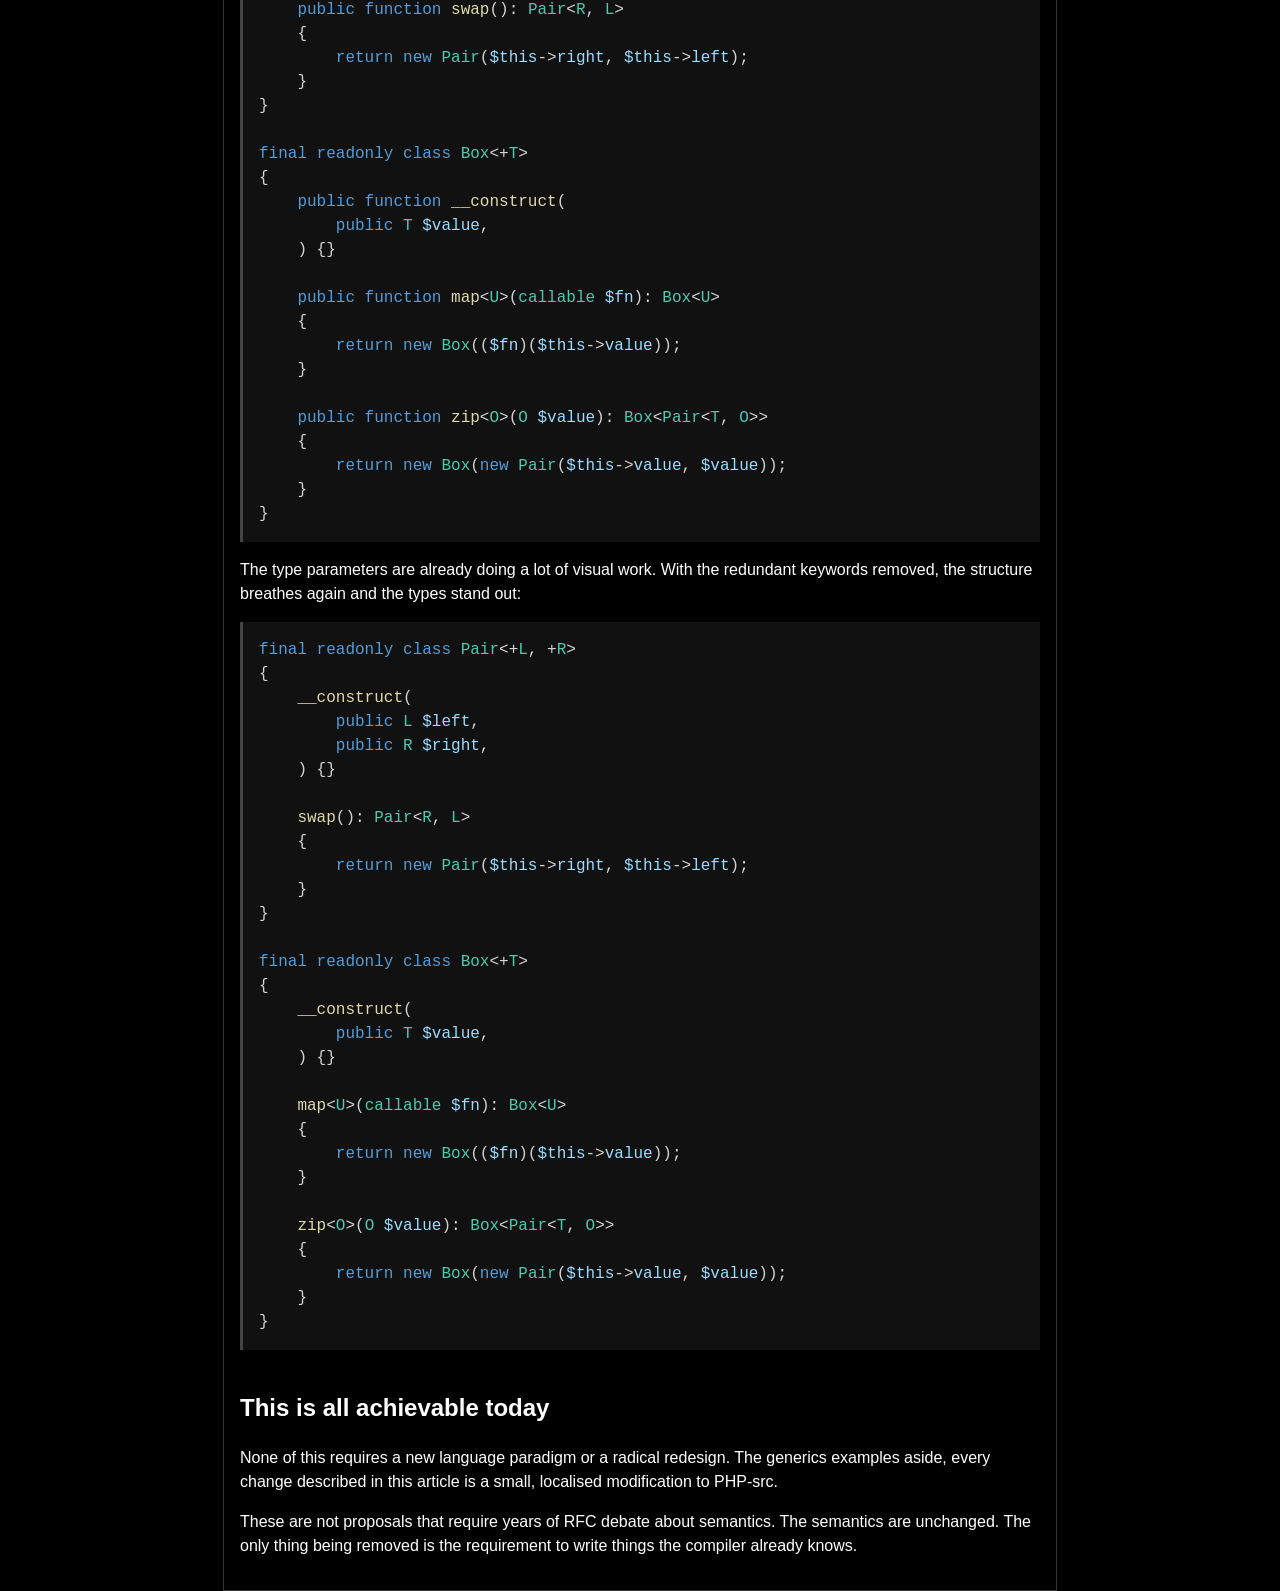
==== commit a5c25fce: "Commit" ====
--- a/articles/php-is-too-verbose/index.html
+++ b/articles/php-is-too-verbose/index.html
@@ -233,18 +233,6 @@
     </p>
 
     <p>
-        Dropping <code>public function</code> is a parser change. Methods already default to public. The
-        <code>function</code> keyword is only required today because the grammar demands it. Removing that requirement
-        is a single grammar production change.
-    </p>
-
-    <p>
-        Defaulting unqualified properties to public is the same story. The parser currently rejects a property
-        declaration without a visibility modifier. Flipping that to an implicit default is a one-line change in the
-        property parsing logic.
-    </p>
-
-    <p>
         These are not proposals that require years of RFC debate about semantics. The semantics are unchanged.
         The only thing being removed is the requirement to write things the compiler already knows.
     </p>
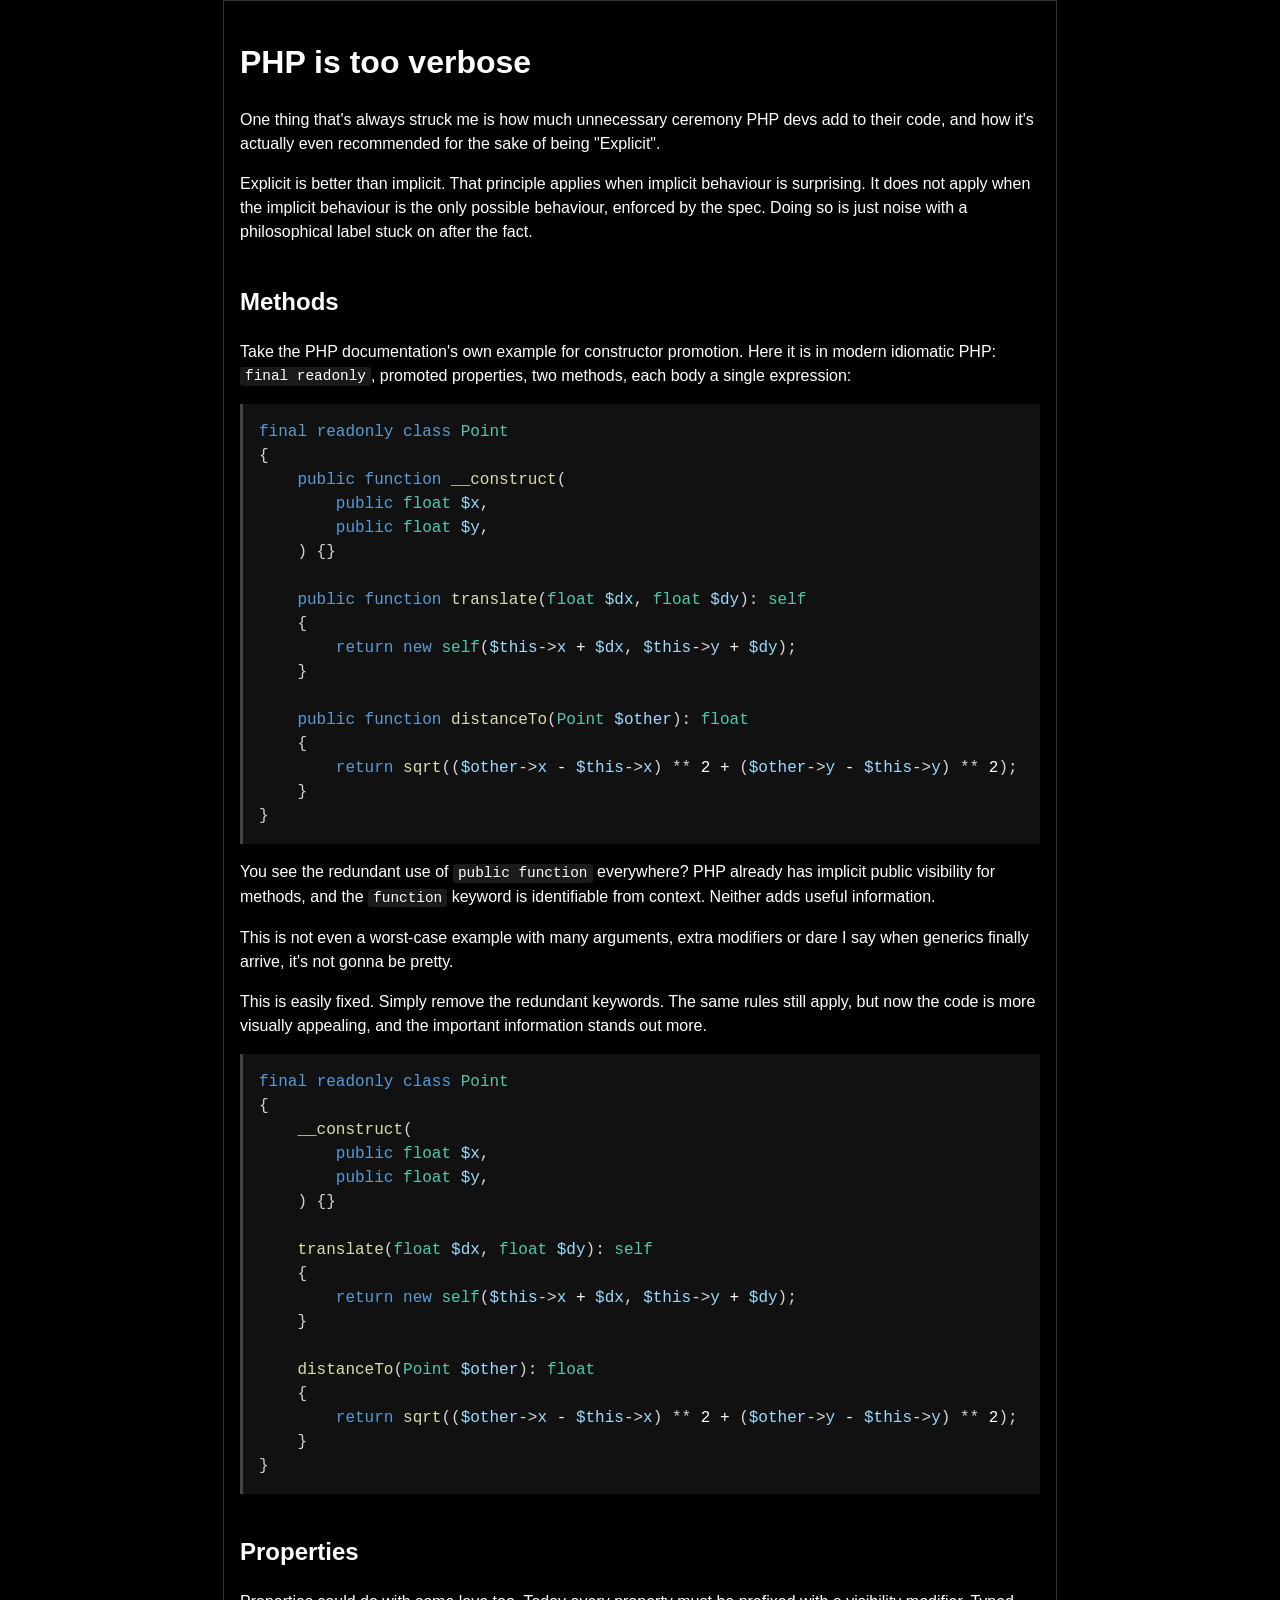
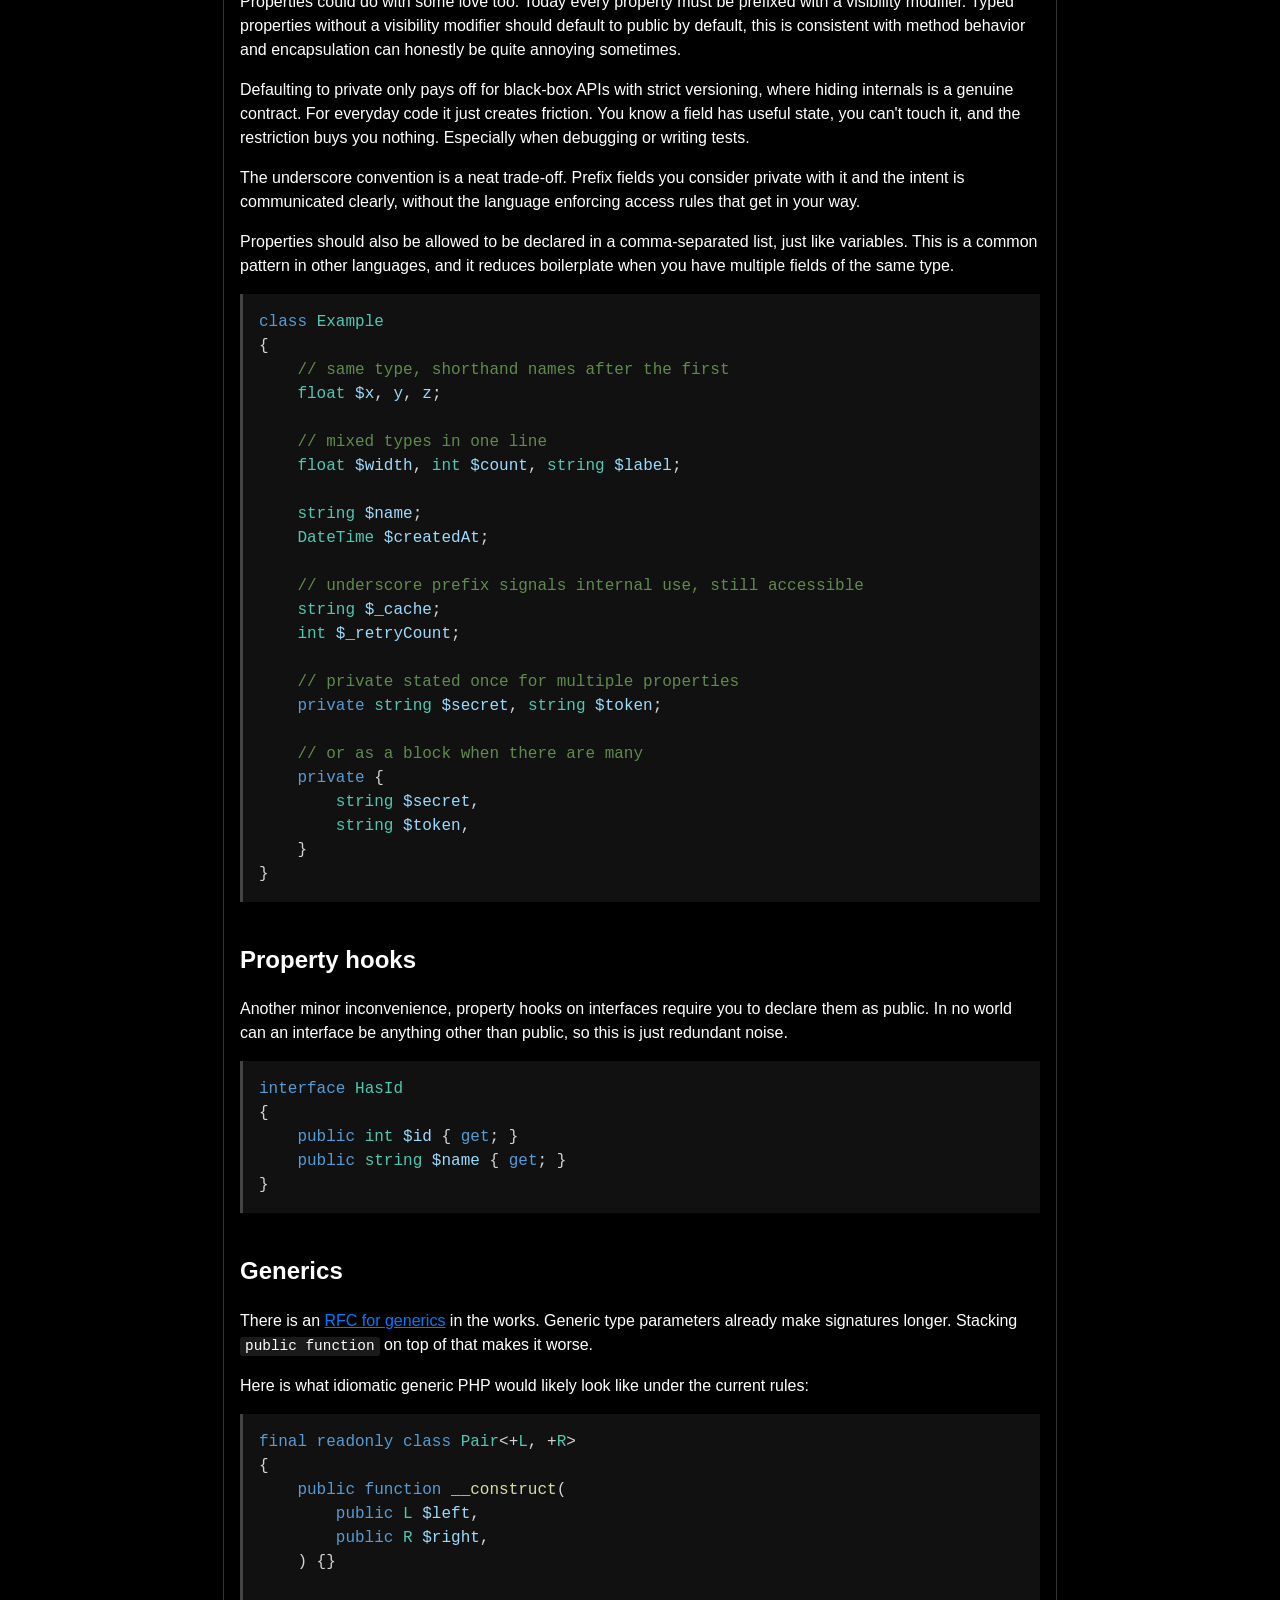
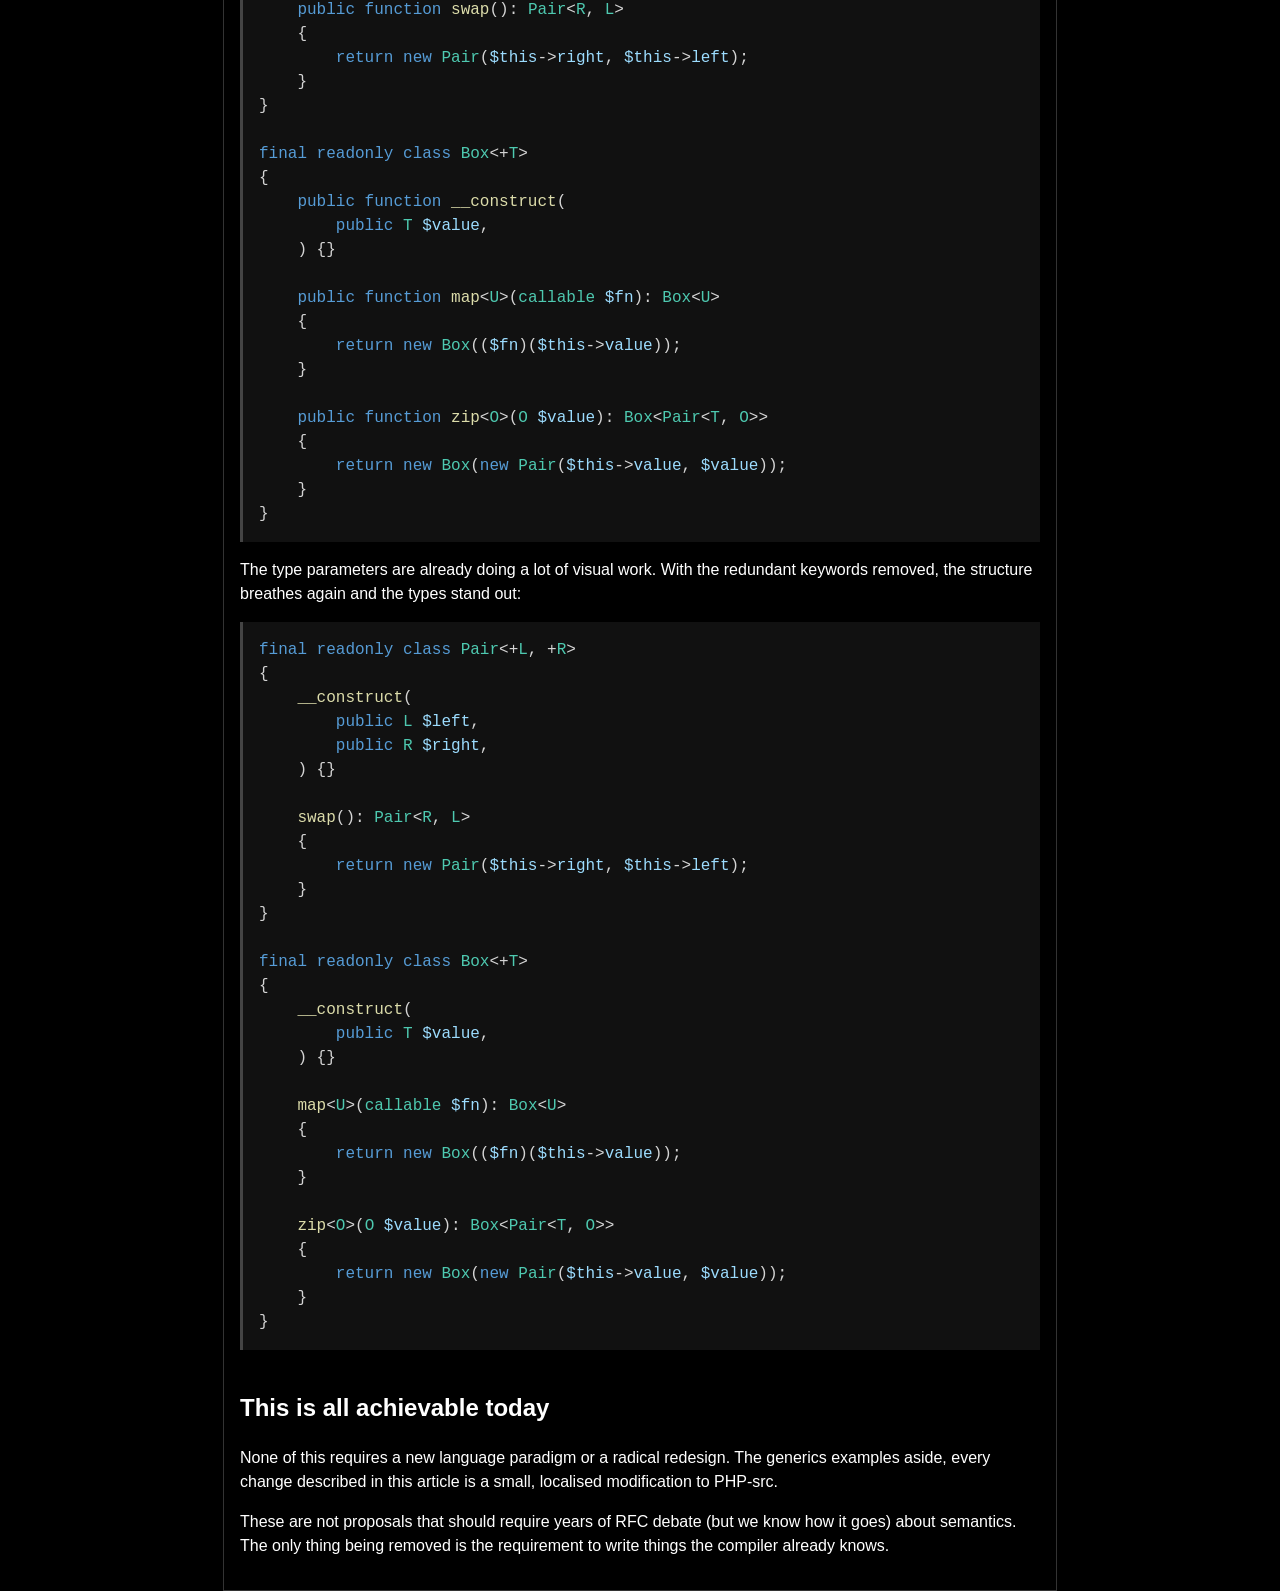
==== commit 2ef664c8: "Commit" ====
--- a/articles/php-is-too-verbose/index.html
+++ b/articles/php-is-too-verbose/index.html
@@ -233,7 +233,7 @@
     </p>
 
     <p>
-        These are not proposals that require years of RFC debate about semantics. The semantics are unchanged.
+        These are not proposals that should require years of RFC debate (but we know how it goes) about semantics.
         The only thing being removed is the requirement to write things the compiler already knows.
     </p>
 
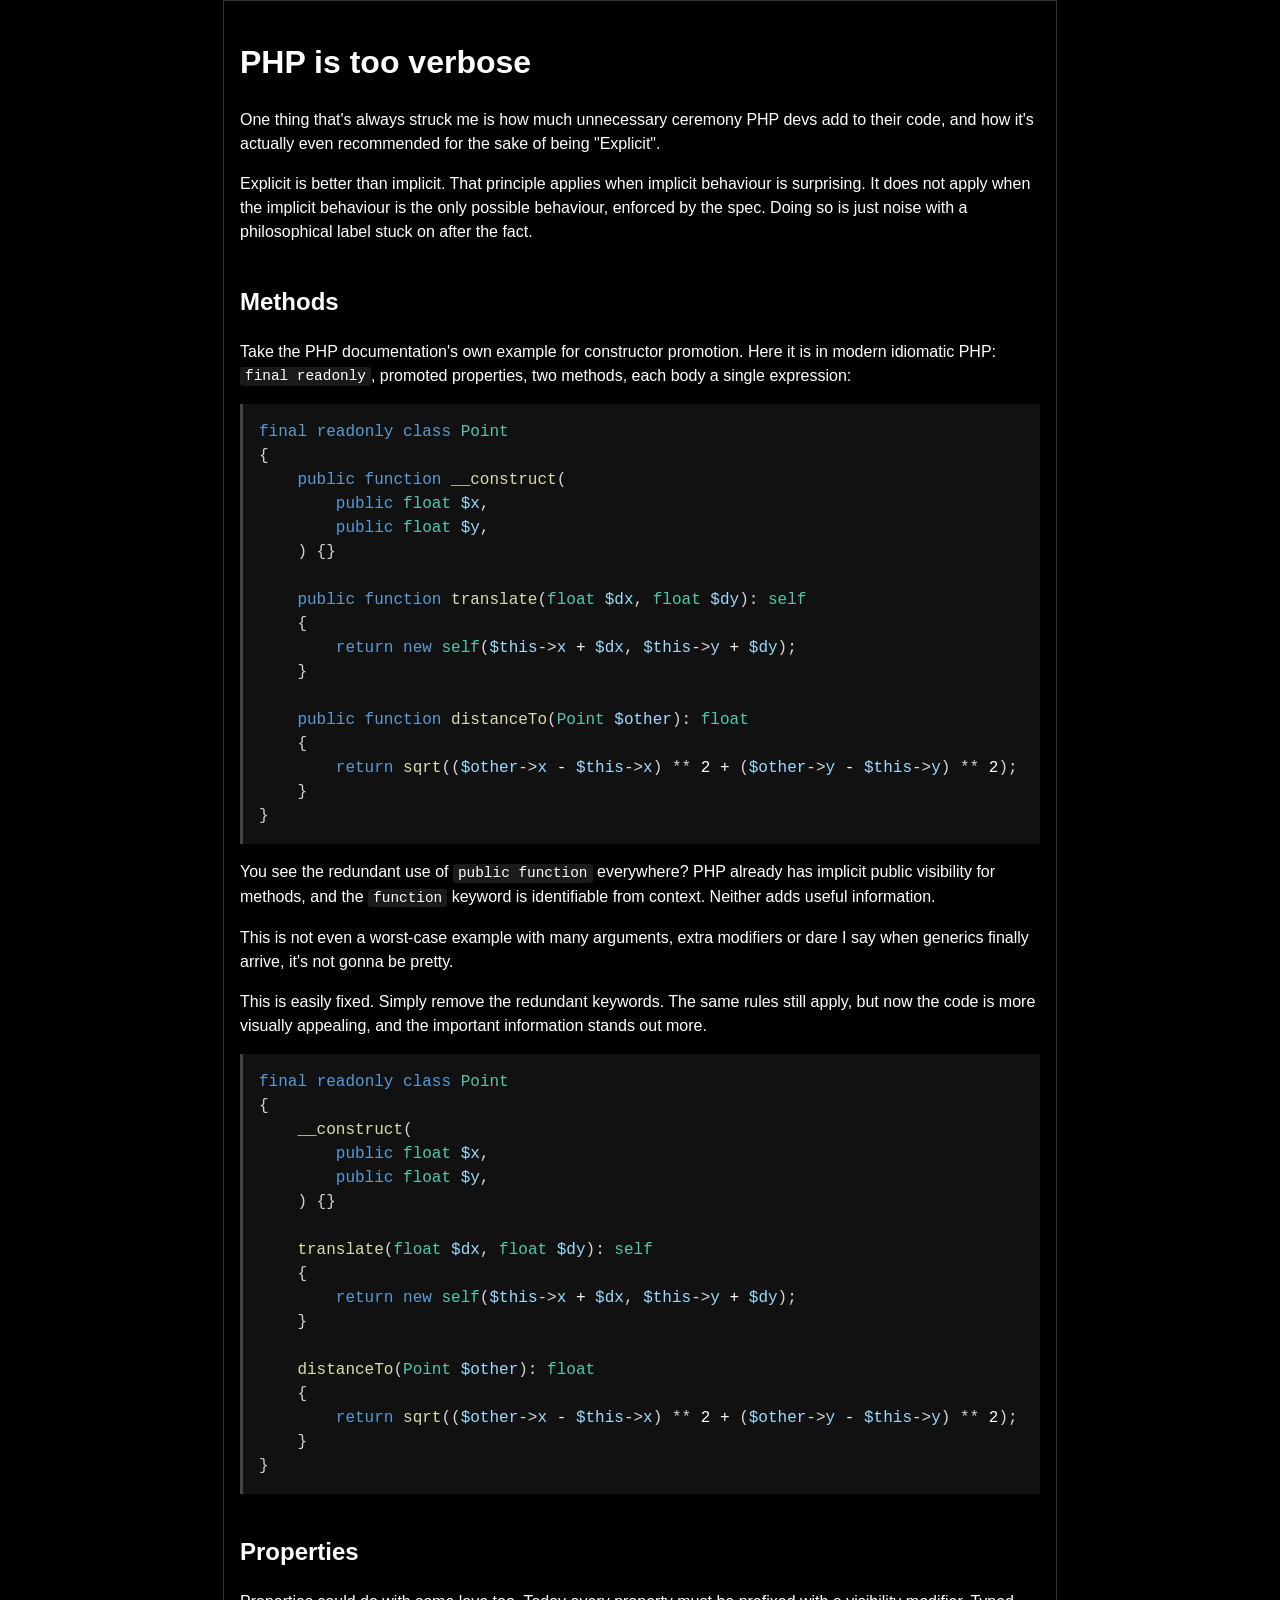
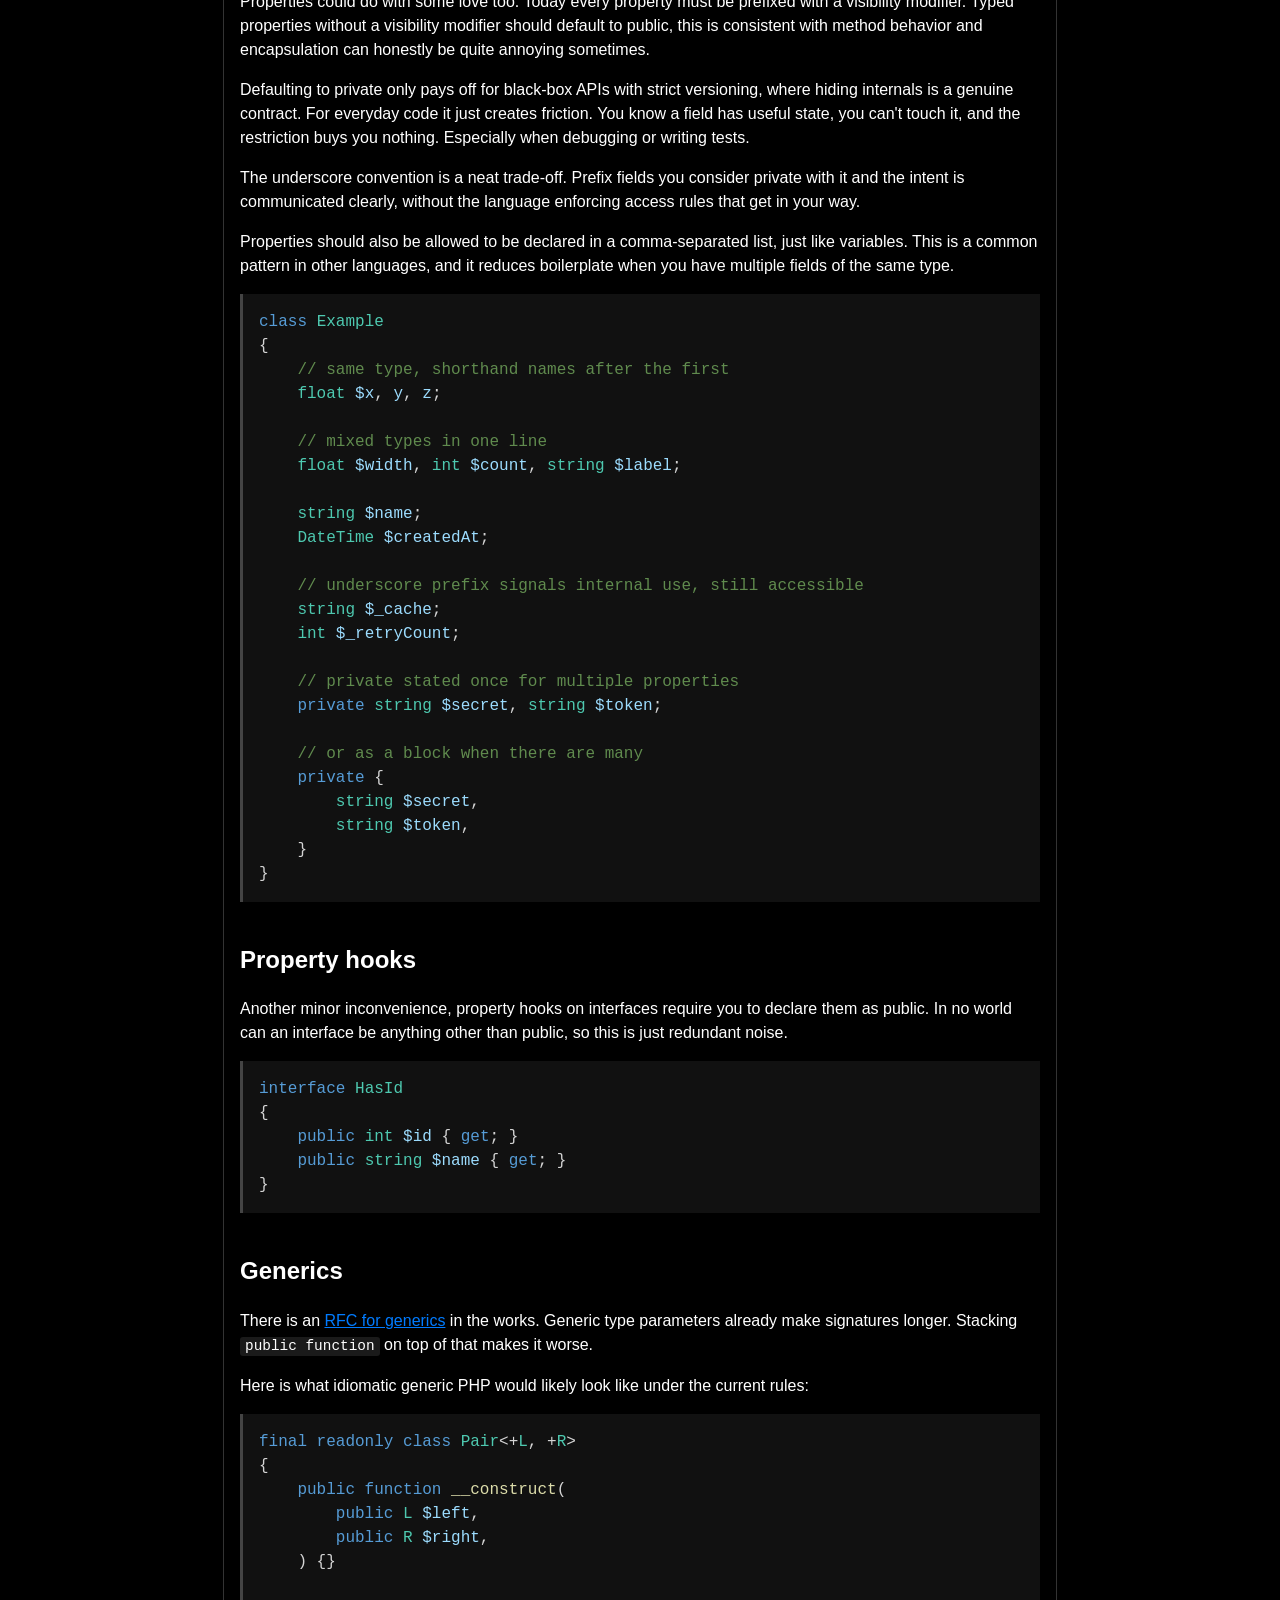
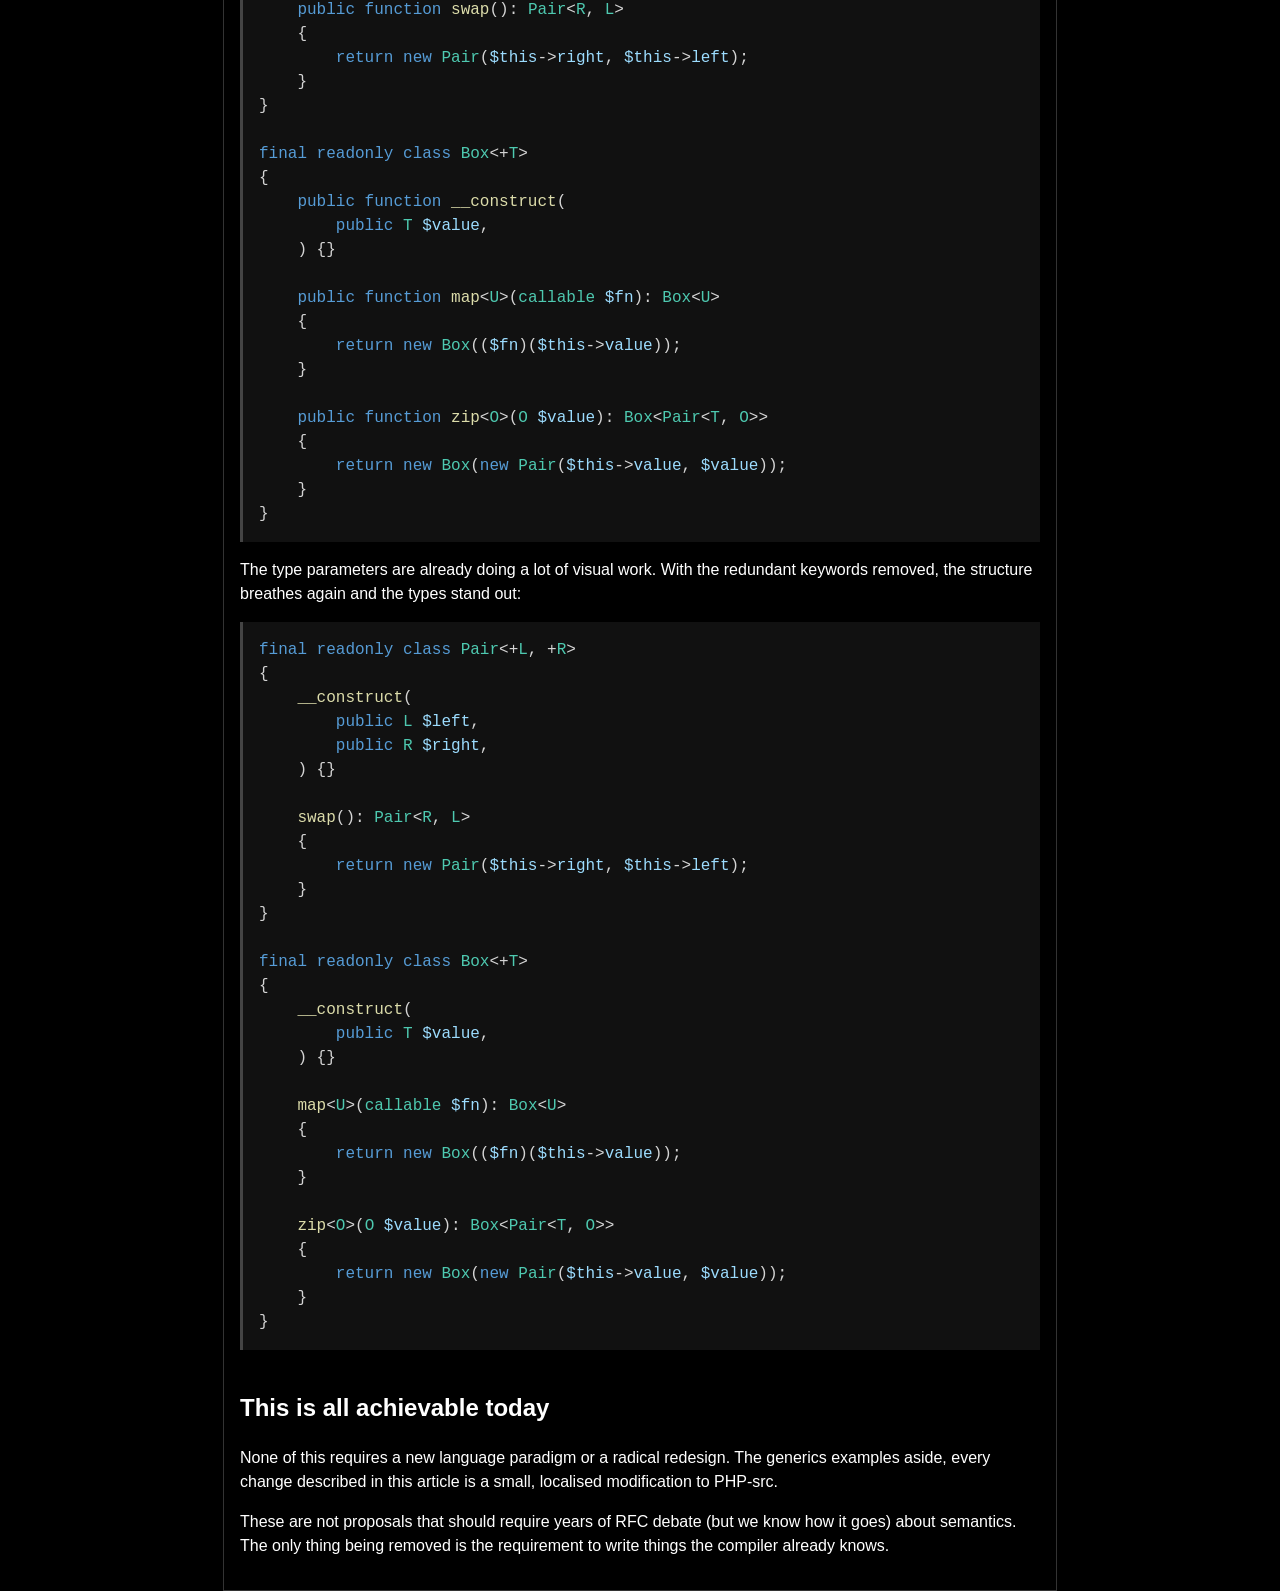
==== commit d4fb7269: "Fix typo" ====
--- a/articles/php-is-too-verbose/index.html
+++ b/articles/php-is-too-verbose/index.html
@@ -89,7 +89,7 @@
 
     <p>
         Properties could do with some love too. Today every property must be prefixed with a visibility modifier.
-        Typed properties without a visibility modifier should default to public by default, this is consistent with method behavior
+        Typed properties without a visibility modifier should default to public, this is consistent with method behavior
         and encapsulation can honestly be quite annoying sometimes.
     </p>
 
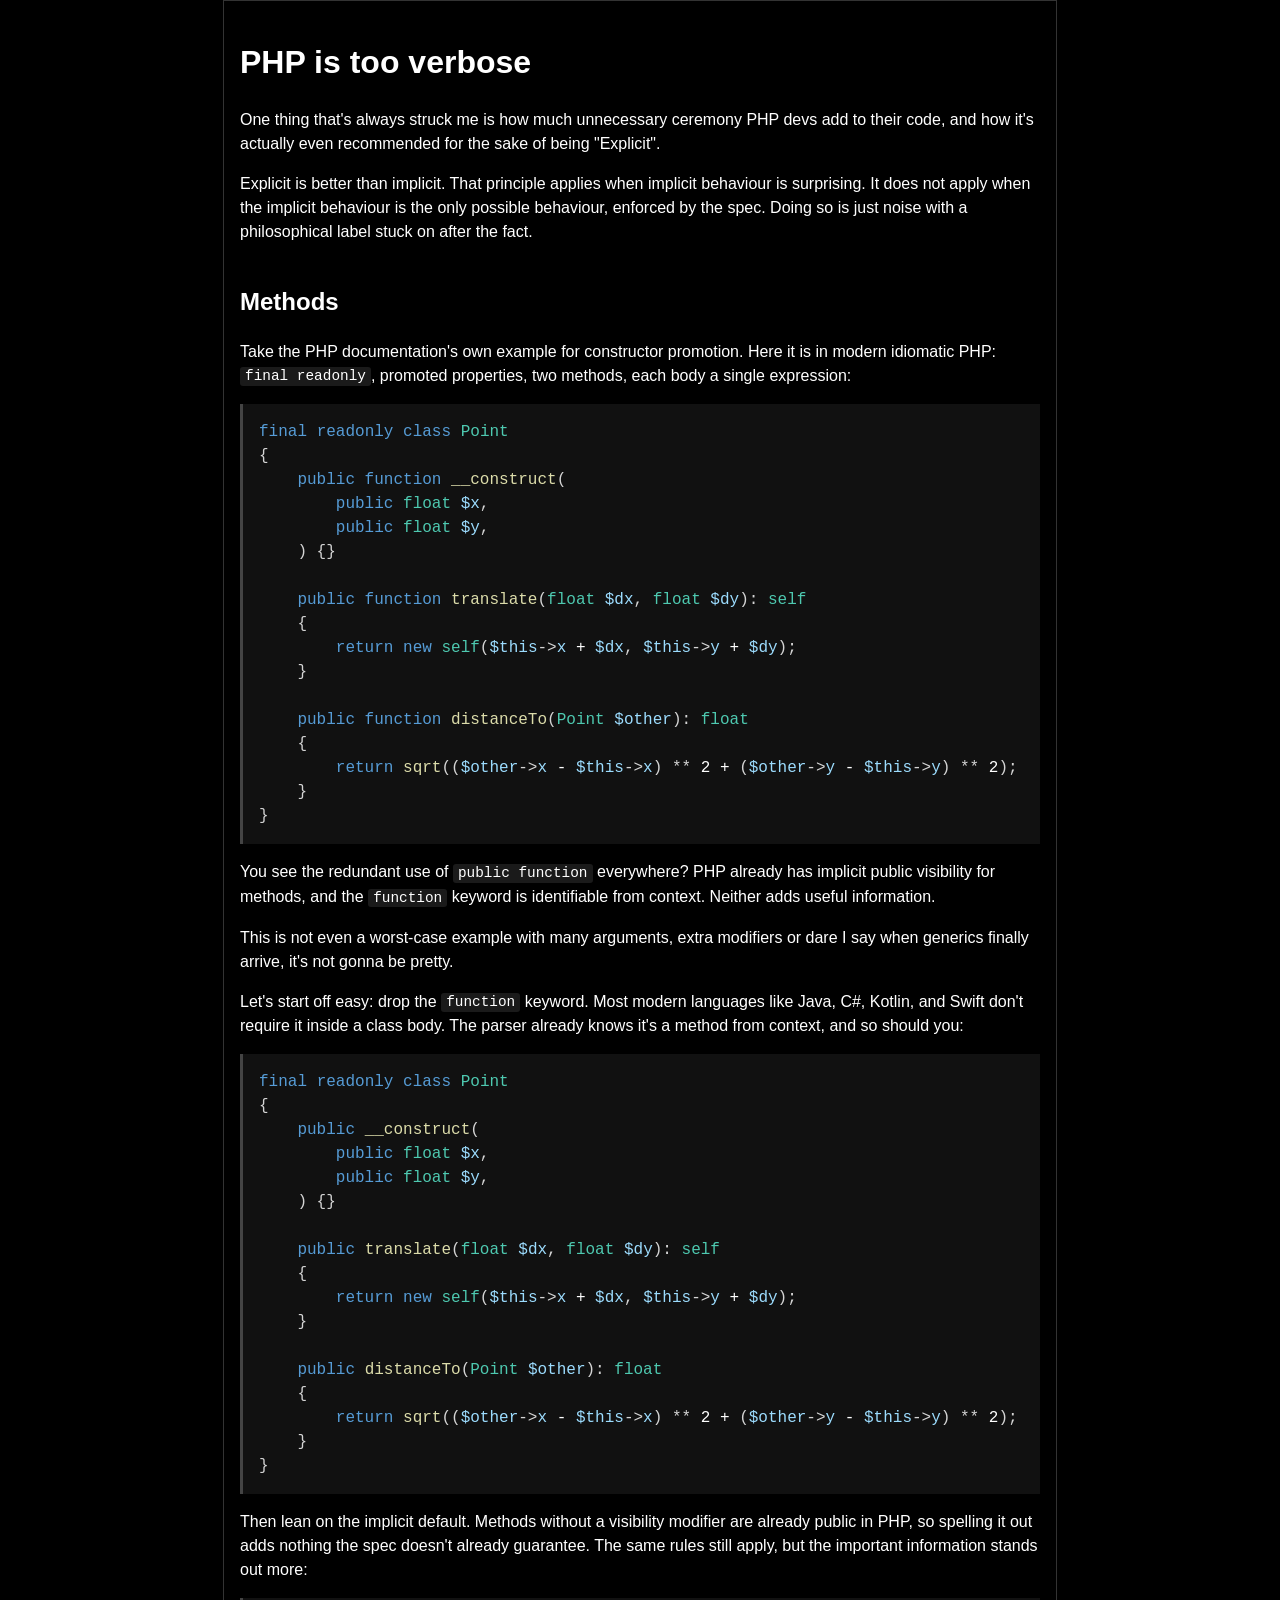
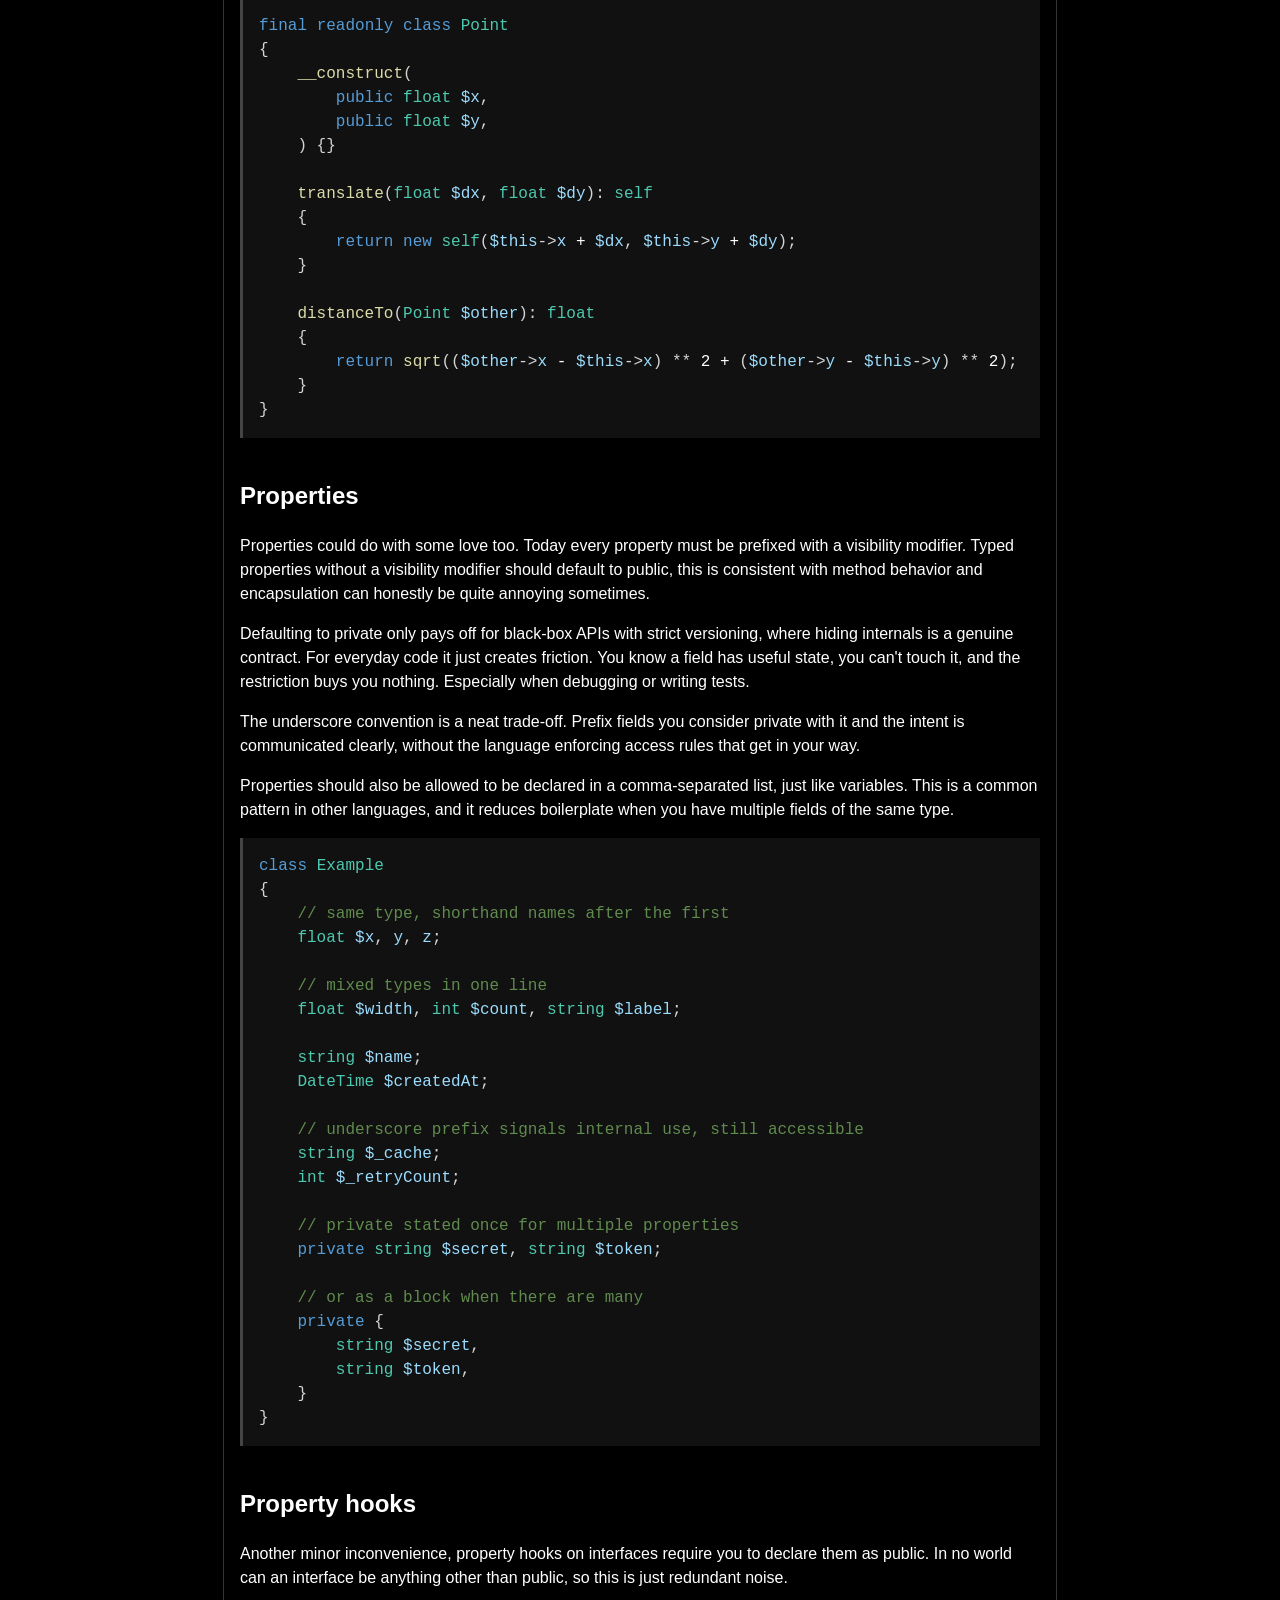
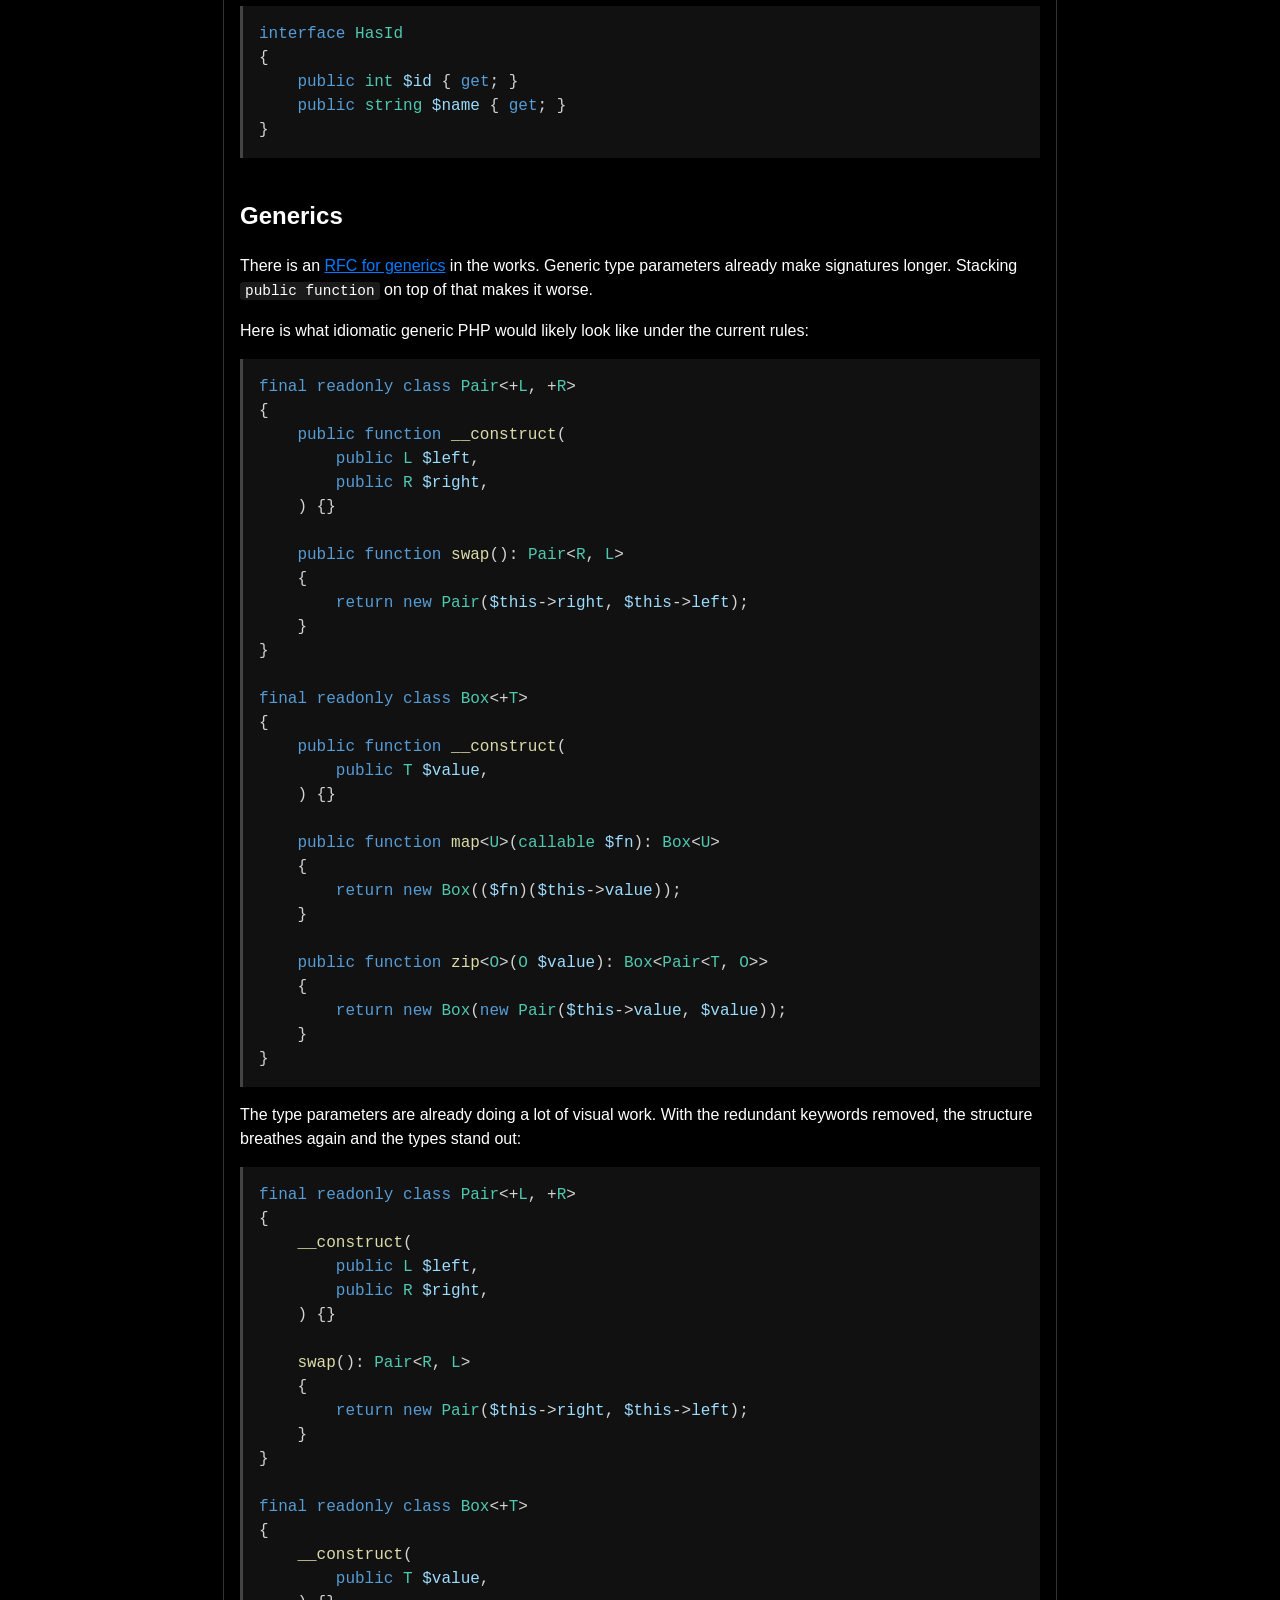
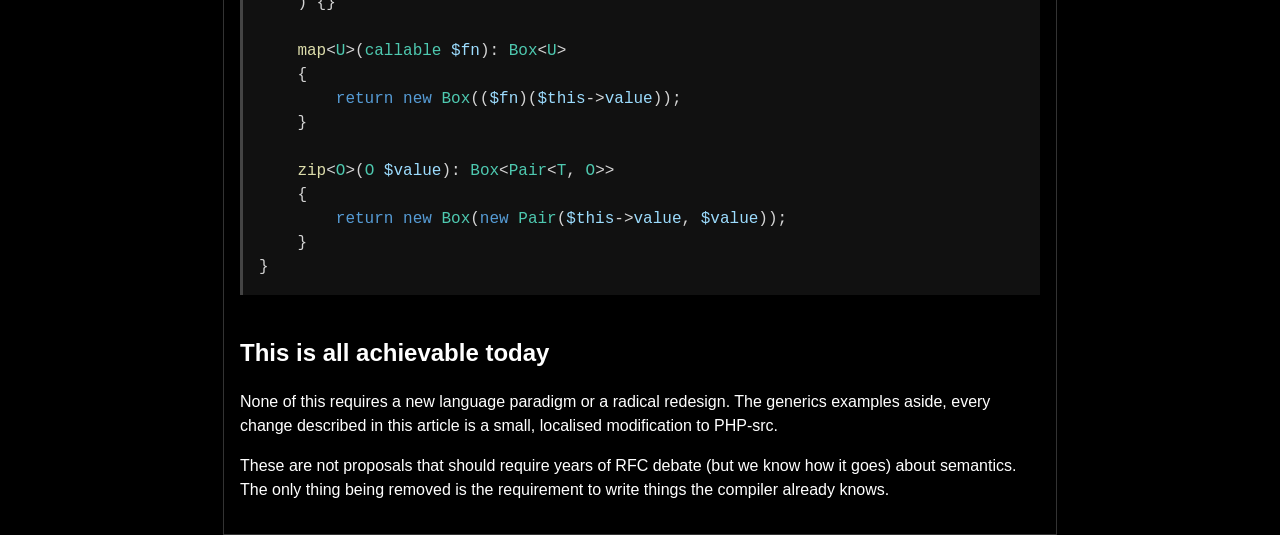
==== commit bb4005a0: "Lower IQ threshold" ====
--- a/articles/php-is-too-verbose/index.html
+++ b/articles/php-is-too-verbose/index.html
@@ -62,9 +62,32 @@
     </p>
 
     <p>
-        This is easily fixed. Simply remove the redundant keywords.
-        The same rules still apply, but now the code is more visually appealing, and the important information stands
-        out more.
+        Let's start off easy: drop the <code>function</code> keyword. Most modern languages like Java, C#, Kotlin,
+        and Swift don't require it inside a class body. The parser already knows it's a method from context, and so should you:
+    </p>
+
+    <pre><span class="k">final</span> <span class="k">readonly</span> <span class="k">class</span> <span class="t">Point</span>
+<span class="p">{</span>
+    <span class="k">public</span> <span class="f">__construct</span><span class="p">(</span>
+        <span class="k">public</span> <span class="t">float</span> <span class="v">$x</span><span class="p">,</span>
+        <span class="k">public</span> <span class="t">float</span> <span class="v">$y</span><span class="p">,</span>
+    <span class="p">) {}</span>
+
+    <span class="k">public</span> <span class="f">translate</span><span class="p">(</span><span class="t">float</span> <span class="v">$dx</span><span class="p">,</span> <span class="t">float</span> <span class="v">$dy</span><span class="p">):</span> <span class="t">self</span>
+    <span class="p">{</span>
+        <span class="k">return</span> <span class="k">new</span> <span class="t">self</span><span class="p">(</span><span class="v">$this</span><span class="p">-&gt;</span><span class="v">x</span> + <span class="v">$dx</span><span class="p">,</span> <span class="v">$this</span><span class="p">-&gt;</span><span class="v">y</span> + <span class="v">$dy</span><span class="p">);</span>
+    <span class="p">}</span>
+
+    <span class="k">public</span> <span class="f">distanceTo</span><span class="p">(</span><span class="t">Point</span> <span class="v">$other</span><span class="p">):</span> <span class="t">float</span>
+    <span class="p">{</span>
+        <span class="k">return</span> <span class="f">sqrt</span><span class="p">((</span><span class="v">$other</span><span class="p">-&gt;</span><span class="v">x</span> - <span class="v">$this</span><span class="p">-&gt;</span><span class="v">x</span><span class="p">) **</span> 2 + <span class="p">(</span><span class="v">$other</span><span class="p">-&gt;</span><span class="v">y</span> - <span class="v">$this</span><span class="p">-&gt;</span><span class="v">y</span><span class="p">) **</span> 2<span class="p">);</span>
+    <span class="p">}</span>
+<span class="p">}</span></pre>
+
+    <p>
+        Then lean on the implicit default. Methods without a visibility modifier are already public in PHP, so
+        spelling it out adds nothing the spec doesn't already guarantee. The same rules still apply, but the
+        important information stands out more:
     </p>
 
     <pre><span class="k">final</span> <span class="k">readonly</span> <span class="k">class</span> <span class="t">Point</span>
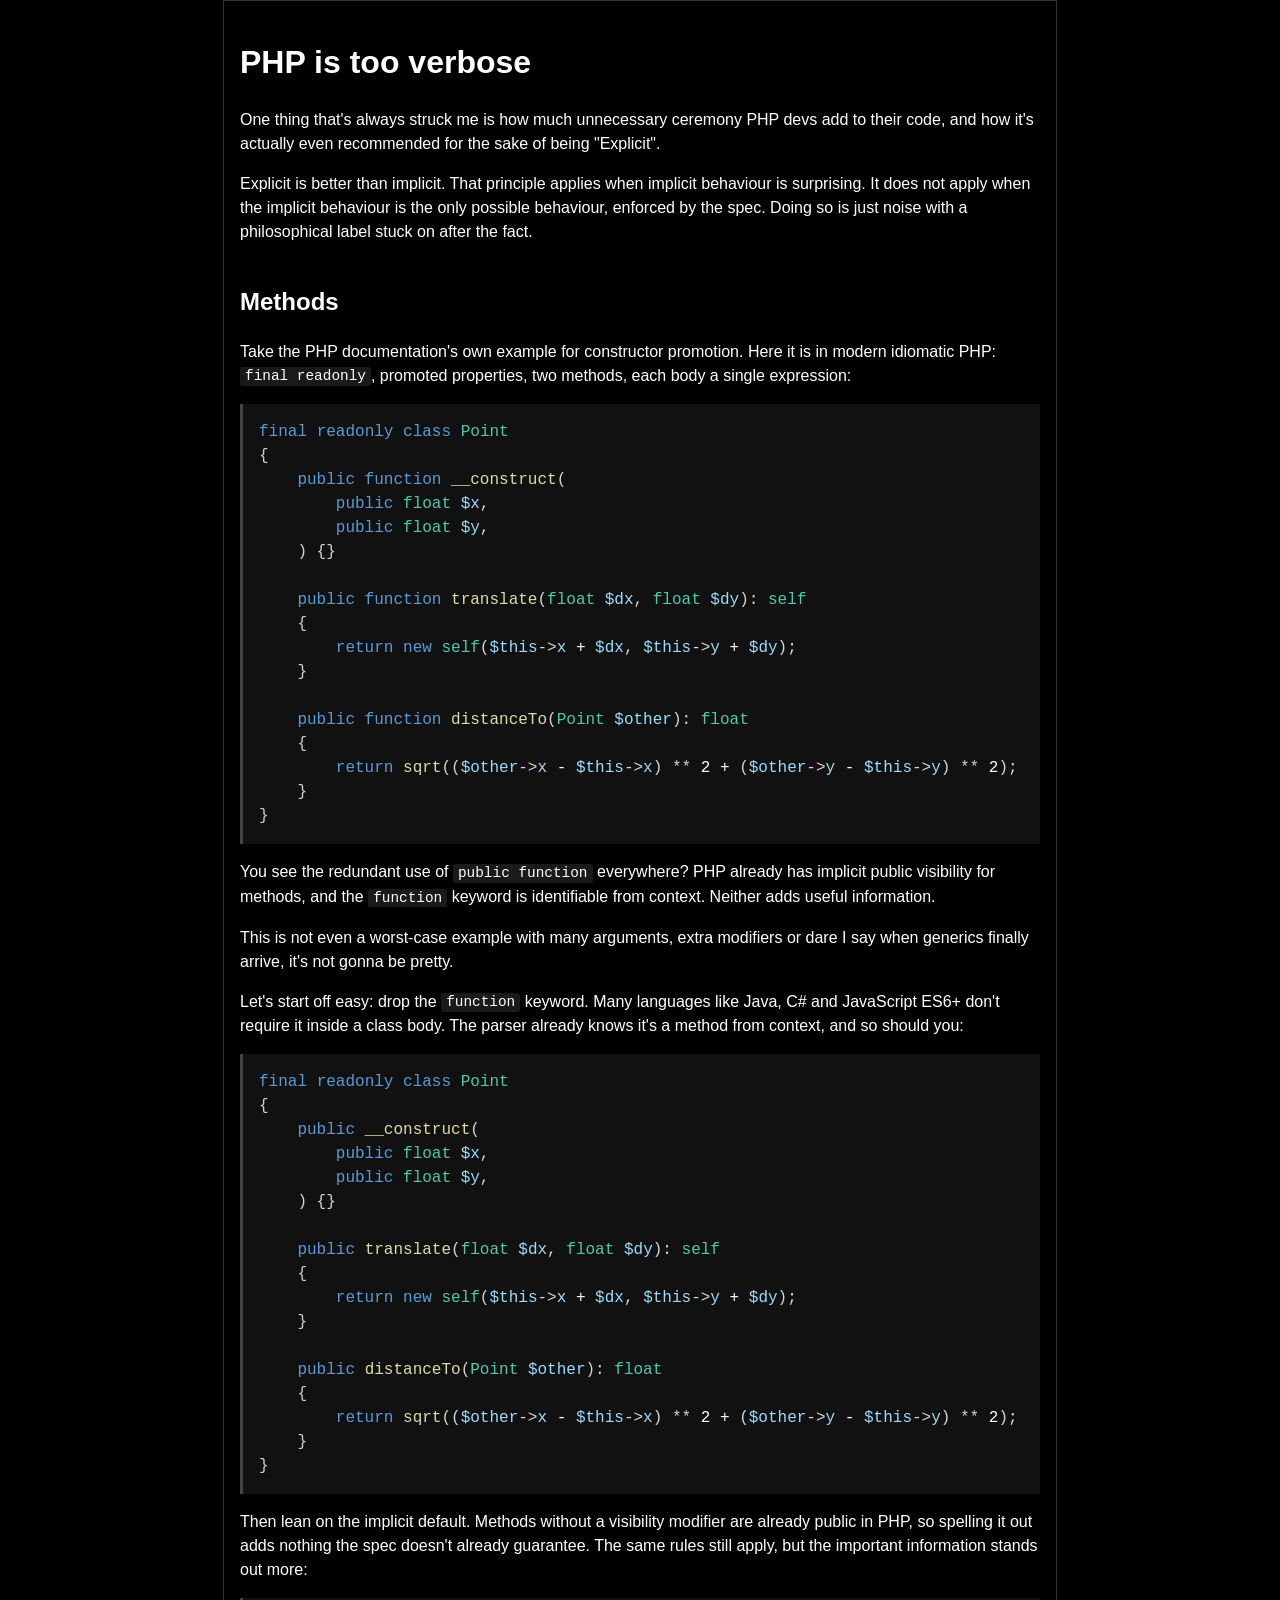
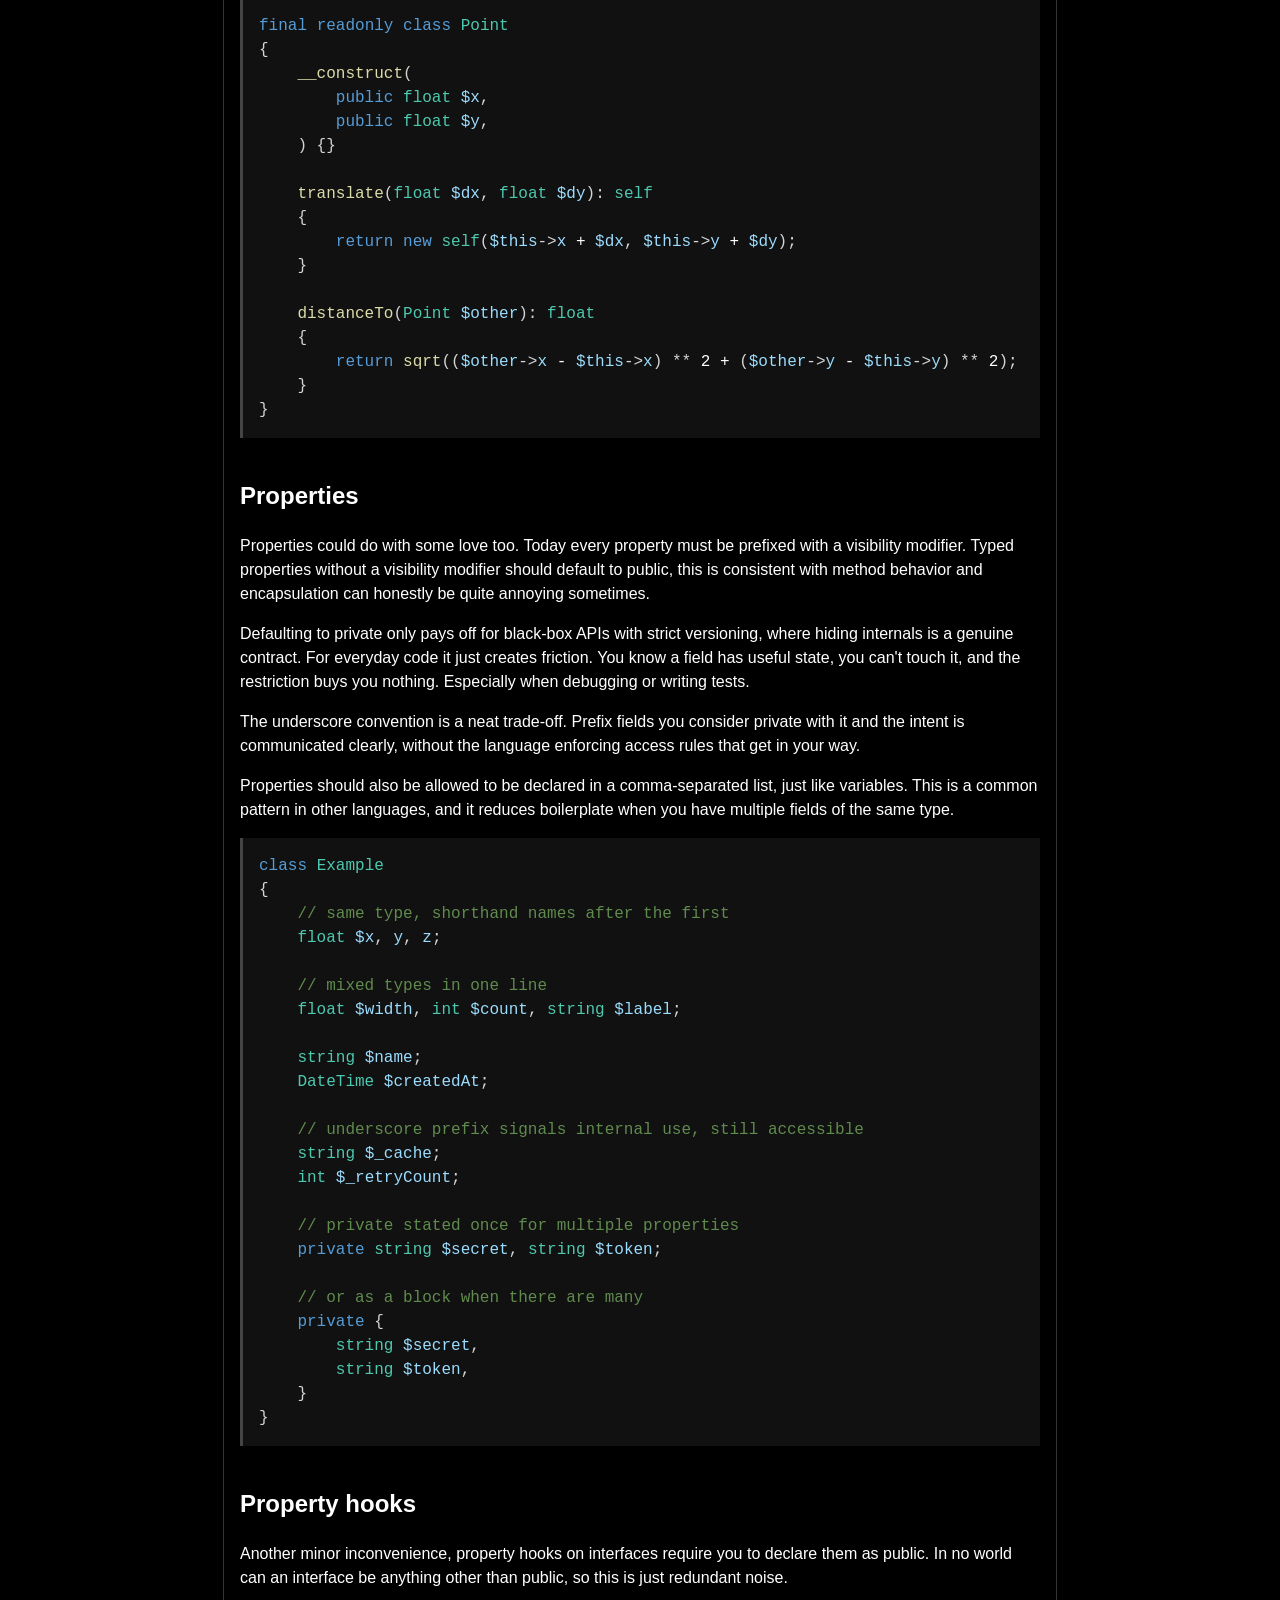
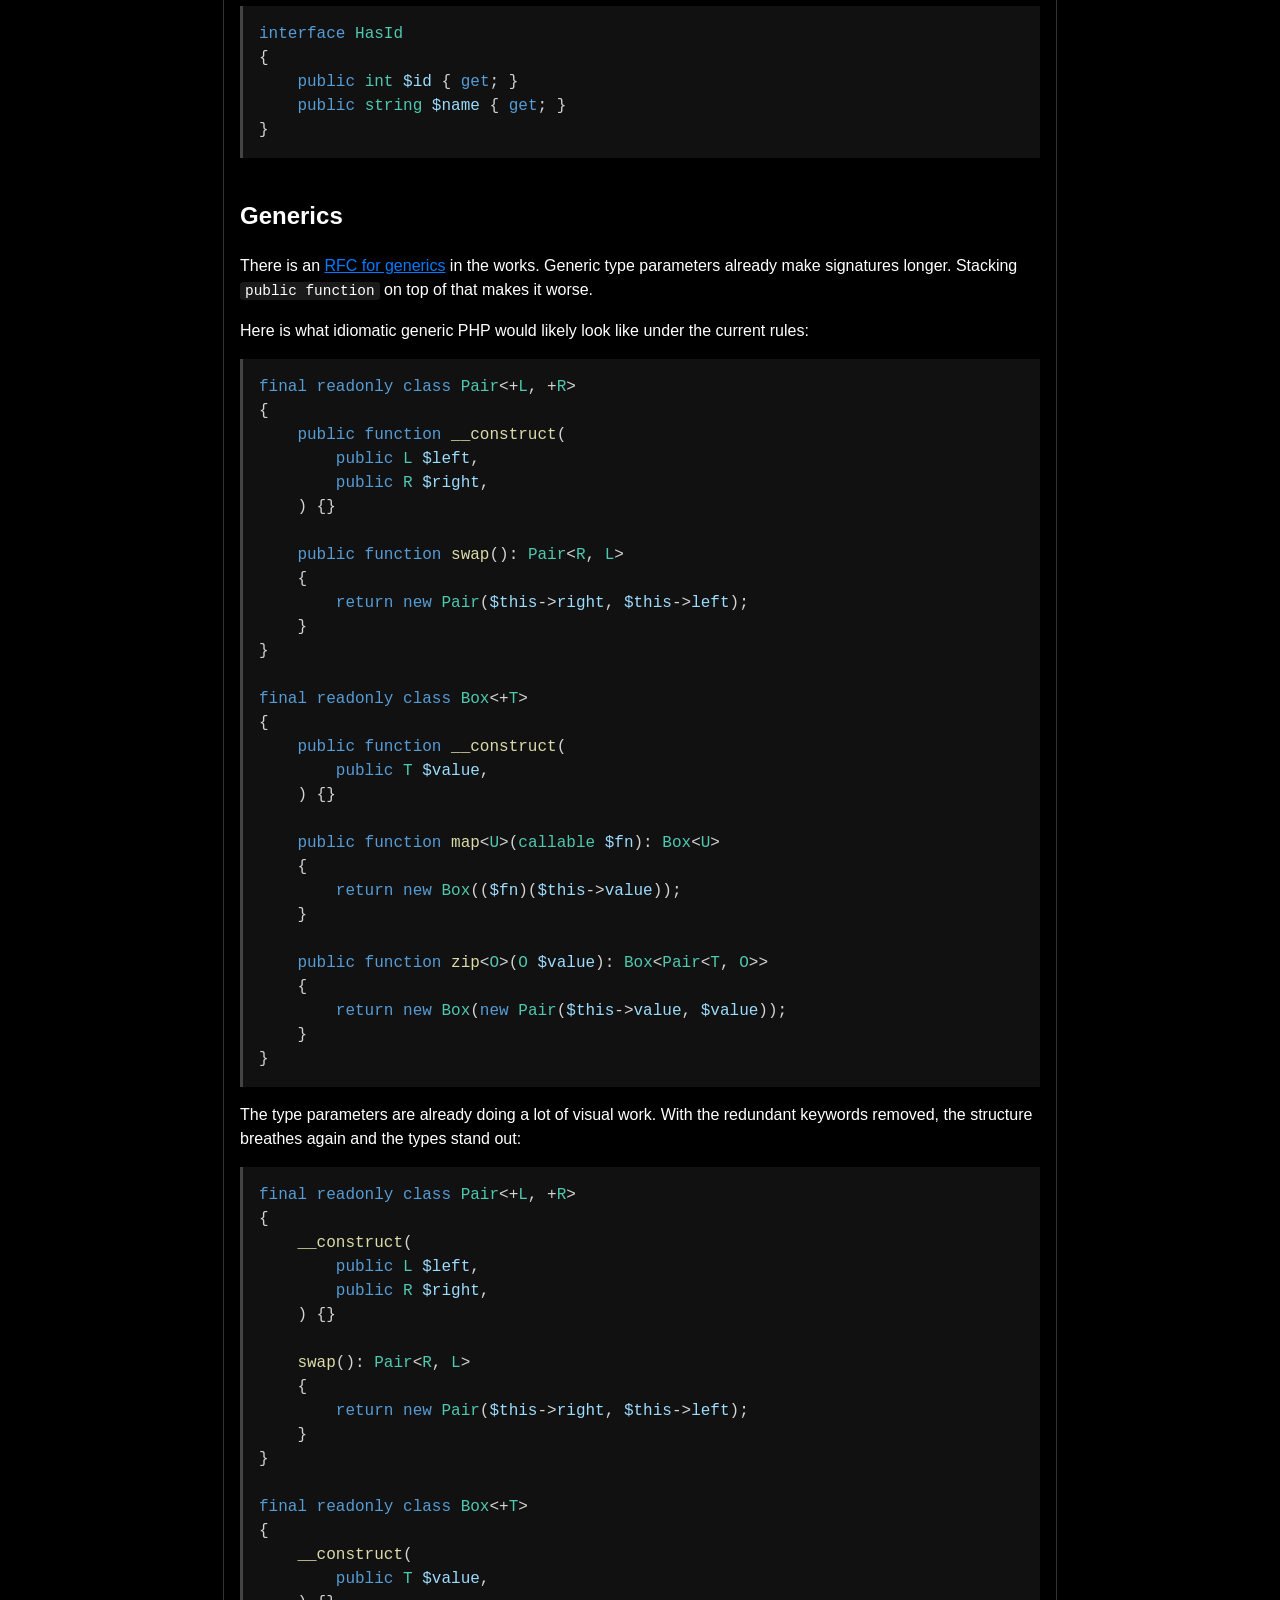
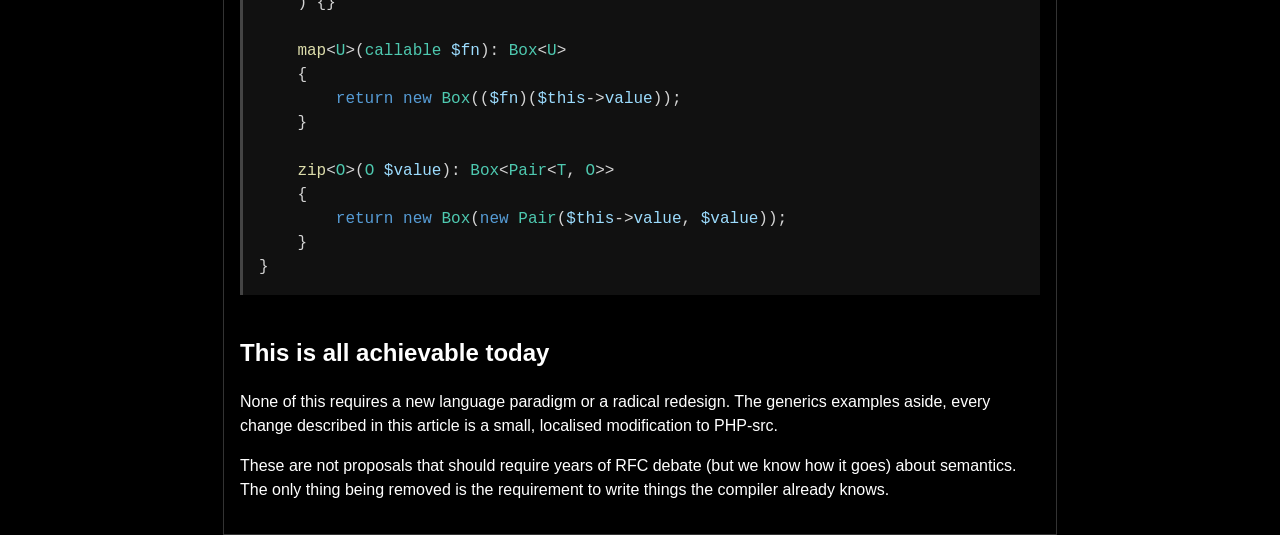
==== commit 5d275542: "Fix typo" ====
--- a/articles/php-is-too-verbose/index.html
+++ b/articles/php-is-too-verbose/index.html
@@ -62,8 +62,7 @@
     </p>
 
     <p>
-        Let's start off easy: drop the <code>function</code> keyword. Most modern languages like Java, C#, Kotlin,
-        and Swift don't require it inside a class body. The parser already knows it's a method from context, and so should you:
+        Let's start off easy: drop the <code>function</code> keyword. Many languages like Java, C# and JavaScript ES6+ don't require it inside a class body. The parser already knows it's a method from context, and so should you:
     </p>
 
     <pre><span class="k">final</span> <span class="k">readonly</span> <span class="k">class</span> <span class="t">Point</span>
